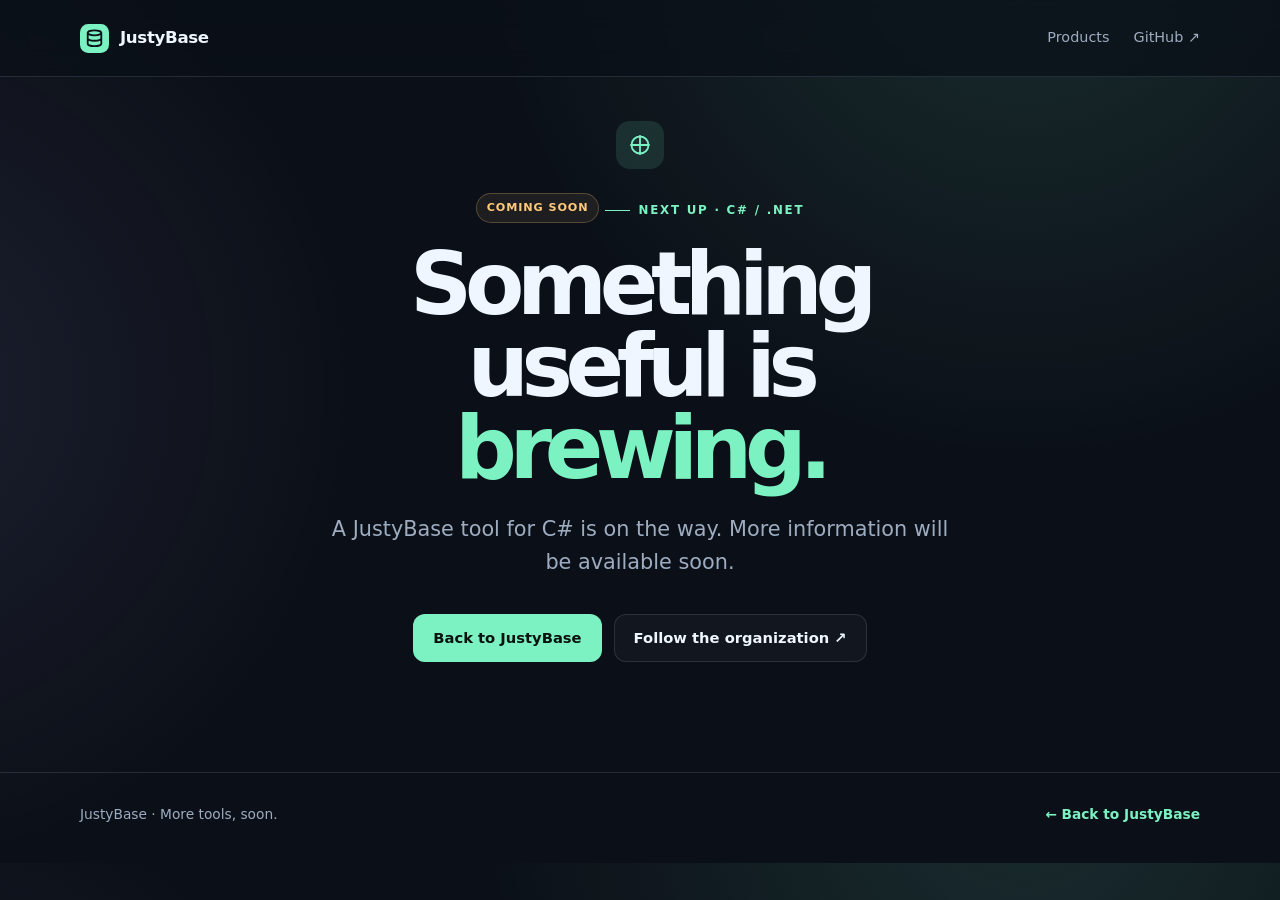
==== csharp-tool/index.html @ 40c48f4b "Add initial files for JustyBase landing pages and styling - Create README.md for project overview an" ====
<!doctype html>
<html lang="en">
  <head>
    <meta charset="utf-8">
    <meta name="viewport" content="width=device-width, initial-scale=1">
    <meta name="description" content="A future JustyBase tool for the C# and .NET ecosystem.">
    <title>C# tool — coming soon — JustyBase</title>
    <link rel="icon" type="image/svg+xml" href="../assets/img/favicon.svg">
    <link rel="stylesheet" href="../assets/css/style.css">
  </head>
  <body>
    <header class="site-header">
      <nav class="nav" aria-label="Main navigation">
        <a class="brand" href="../"><img src="../assets/img/justybase-mark.svg" alt="">JustyBase</a>
        <div class="nav-links">
          <a href="../#products">Products</a>
          <a href="https://github.com/justybase">GitHub ↗</a>
        </div>
      </nav>
    </header>

    <main class="container">
      <!-- TODO: uzupełnić po publikacji narzędzia C# -->
      <section class="coming-soon">
        <div class="card-icon" aria-hidden="true">
          <svg viewBox="0 0 24 24" fill="none" stroke="currentColor" stroke-width="1.8" stroke-linecap="round" stroke-linejoin="round"><path d="M12 3v18M3 12h18"></path><circle cx="12" cy="12" r="8.5"></circle></svg>
        </div>
        <span class="tag">Coming soon</span>
        <p class="eyebrow">Next up · C# / .NET</p>
        <h1>Something useful is <span class="accent">brewing.</span></h1>
        <p class="hero-copy">A JustyBase tool for C# is on the way. More information will be available soon.</p>
        <div class="button-row">
          <a class="button button-primary" href="../">Back to JustyBase</a>
          <a class="button button-secondary" href="https://github.com/justybase">Follow the organization ↗</a>
        </div>
      </section>
    </main>

    <footer class="site-footer">
      <div class="container footer-inner">
        <p>JustyBase · More tools, soon.</p>
        <a class="text-link" href="../">← Back to JustyBase</a>
      </div>
    </footer>
  </body>
</html>
---- assets/css/style.css ----
:root {
  --bg: #0b1018;
  --bg-soft: #101824;
  --panel: rgba(18, 27, 42, 0.82);
  --panel-solid: #121b2a;
  --line: rgba(178, 200, 224, 0.15);
  --text: #eff6ff;
  --muted: #9eacc0;
  --mint: #7cf2c2;
  --mint-soft: rgba(124, 242, 194, 0.12);
  --violet: #bca7ff;
  --amber: #ffca7a;
  --shadow: 0 24px 70px rgba(0, 0, 0, 0.3);
  --radius: 22px;
  color-scheme: dark;
}

* { box-sizing: border-box; }

html { scroll-behavior: smooth; }

body {
  margin: 0;
  min-width: 320px;
  color: var(--text);
  background:
    radial-gradient(circle at 80% -10%, rgba(124, 242, 194, 0.13), transparent 34rem),
    radial-gradient(circle at -10% 45%, rgba(188, 167, 255, 0.1), transparent 30rem),
    var(--bg);
  font-family: Inter, ui-sans-serif, system-ui, -apple-system, BlinkMacSystemFont, "Segoe UI", sans-serif;
  line-height: 1.6;
}

a { color: inherit; }

.site-header {
  position: relative;
  z-index: 1;
  border-bottom: 1px solid var(--line);
  background: rgba(11, 16, 24, 0.72);
  backdrop-filter: blur(14px);
}

.nav, .container {
  width: min(1120px, calc(100% - 40px));
  margin: 0 auto;
}

.nav {
  display: flex;
  min-height: 76px;
  align-items: center;
  justify-content: space-between;
  gap: 24px;
}

.brand {
  display: inline-flex;
  align-items: center;
  gap: 11px;
  color: var(--text);
  font-size: 1.04rem;
  font-weight: 760;
  letter-spacing: -0.02em;
  text-decoration: none;
}

.brand img { width: 29px; height: 29px; }

.nav-links {
  display: flex;
  align-items: center;
  gap: 24px;
  color: var(--muted);
  font-size: 0.9rem;
}

.nav-links a { text-decoration: none; }
.nav-links a:hover, .text-link:hover { color: var(--mint); }

.hero { padding: 102px 0 86px; }

.eyebrow {
  display: inline-flex;
  align-items: center;
  gap: 9px;
  margin: 0 0 22px;
  color: var(--mint);
  font-size: 0.74rem;
  font-weight: 800;
  letter-spacing: 0.15em;
  text-transform: uppercase;
}

.eyebrow::before {
  width: 25px;
  height: 1px;
  background: currentColor;
  content: "";
}

h1, h2, h3, p { margin-top: 0; }

h1 {
  max-width: 820px;
  margin-bottom: 24px;
  font-size: clamp(3.2rem, 8vw, 6.8rem);
  font-weight: 760;
  letter-spacing: -0.085em;
  line-height: 0.95;
}

h1 .accent { color: var(--mint); }

.hero-copy {
  max-width: 620px;
  margin-bottom: 34px;
  color: var(--muted);
  font-size: clamp(1.08rem, 2vw, 1.3rem);
}

.button-row { display: flex; flex-wrap: wrap; gap: 12px; }

.button {
  display: inline-flex;
  min-height: 48px;
  align-items: center;
  justify-content: center;
  padding: 0 19px;
  border: 1px solid transparent;
  border-radius: 12px;
  font-size: 0.92rem;
  font-weight: 750;
  text-decoration: none;
  transition: transform 160ms ease, border-color 160ms ease, background 160ms ease;
}

.button:hover { transform: translateY(-2px); }
.button-primary { color: #09120f; background: var(--mint); }
.button-secondary { border-color: var(--line); background: rgba(255,255,255,0.03); }
.button-secondary:hover { border-color: rgba(124, 242, 194, 0.55); background: var(--mint-soft); }

.section { padding: 34px 0 98px; }
.section-heading { display: flex; align-items: end; justify-content: space-between; gap: 20px; margin-bottom: 26px; }
.section-heading h2 { margin-bottom: 0; font-size: clamp(1.8rem, 4vw, 2.6rem); letter-spacing: -0.05em; }
.section-heading p { max-width: 410px; margin-bottom: 2px; color: var(--muted); }

.product-grid, .feature-grid { display: grid; grid-template-columns: repeat(2, minmax(0, 1fr)); gap: 18px; }

.card {
  position: relative;
  display: flex;
  flex-direction: column;
  min-height: 330px;
  padding: 28px;
  overflow: hidden;
  border: 1px solid var(--line);
  border-radius: var(--radius);
  background: linear-gradient(145deg, rgba(25, 37, 55, 0.88), var(--panel));
  box-shadow: var(--shadow);
}

.card::after {
  position: absolute;
  top: -110px;
  right: -90px;
  width: 230px;
  height: 230px;
  border: 1px solid rgba(124, 242, 194, 0.14);
  border-radius: 50%;
  box-shadow: 0 0 0 20px rgba(124, 242, 194, 0.025), 0 0 0 45px rgba(124, 242, 194, 0.02);
  content: "";
}

.card-violet::after { border-color: rgba(188, 167, 255, 0.18); }
.card-icon { position: relative; z-index: 1; display: grid; width: 48px; height: 48px; place-items: center; margin-bottom: 28px; border-radius: 14px; background: var(--mint-soft); color: var(--mint); }
.card-violet .card-icon { color: var(--violet); background: rgba(188, 167, 255, 0.12); }
.card-icon svg { width: 24px; height: 24px; }
.card h3 { position: relative; z-index: 1; max-width: 330px; margin-bottom: 10px; font-size: 1.35rem; letter-spacing: -0.035em; }
.card p { position: relative; z-index: 1; max-width: 430px; margin-bottom: 24px; color: var(--muted); }
.card-link { position: relative; z-index: 1; display: inline-flex; align-items: center; gap: 8px; margin-top: auto; color: var(--mint); font-size: 0.9rem; font-weight: 750; text-decoration: none; }
.card-link::after { content: "↗"; font-size: 1.1em; }
.card-violet .card-link { color: var(--violet); }

.tag { display: inline-flex; width: fit-content; margin-bottom: 20px; padding: 5px 10px; border: 1px solid rgba(255, 202, 122, 0.25); border-radius: 999px; color: var(--amber); background: rgba(255, 202, 122, 0.08); font-size: 0.7rem; font-weight: 800; letter-spacing: 0.08em; text-transform: uppercase; }

.page-hero { padding: 76px 0 54px; }
.page-hero h1 { max-width: 780px; font-size: clamp(2.8rem, 7vw, 5.6rem); }
.page-hero .hero-copy { max-width: 700px; }
.breadcrumb { display: inline-flex; margin-bottom: 28px; color: var(--muted); font-size: 0.88rem; text-decoration: none; }
.breadcrumb:hover { color: var(--mint); }

.split-grid { display: grid; grid-template-columns: 1.04fr 0.96fr; gap: 18px; align-items: start; }
.panel { padding: 29px; border: 1px solid var(--line); border-radius: var(--radius); background: var(--panel); box-shadow: var(--shadow); }
.panel h2 { margin-bottom: 10px; font-size: 1.45rem; letter-spacing: -0.04em; }
.panel > p { color: var(--muted); }
.panel + .panel { margin-top: 18px; }
.panel-accent { border-color: rgba(124, 242, 194, 0.26); background: linear-gradient(145deg, rgba(124, 242, 194, 0.09), var(--panel)); }

.feature-list, .steps { display: grid; gap: 13px; margin: 22px 0 0; padding: 0; list-style: none; }
.feature-list li { display: flex; gap: 11px; color: var(--muted); }
.feature-list li::before { flex: 0 0 auto; width: 8px; height: 8px; margin-top: 9px; border-radius: 50%; background: var(--mint); content: ""; }
.steps { counter-reset: steps; }
.steps li { display: grid; grid-template-columns: 29px 1fr; gap: 10px; align-items: start; color: var(--muted); }
.steps li::before { display: grid; width: 27px; height: 27px; place-items: center; border-radius: 50%; color: var(--bg); background: var(--mint); content: counter(steps); counter-increment: steps; font-size: .78rem; font-weight: 850; }
.notice { margin-top: 21px; padding: 13px 15px; border-left: 2px solid var(--amber); color: var(--muted); background: rgba(255, 202, 122, 0.06); font-size: .88rem; }
.text-link { color: var(--mint); font-weight: 700; text-decoration: none; }
.meta { display: flex; flex-wrap: wrap; gap: 8px; margin: 20px 0 0; }
.meta span { padding: 6px 10px; border: 1px solid var(--line); border-radius: 8px; color: var(--muted); font-size: .76rem; }

.screenshots { display: grid; grid-template-columns: repeat(2, minmax(0, 1fr)); gap: 18px; }
.screenshot { margin: 0; overflow: hidden; border: 1px solid var(--line); border-radius: 16px; background: var(--panel-solid); }
.screenshot img { display: block; width: 100%; aspect-ratio: 16 / 9; object-fit: cover; }
.screenshot figcaption { padding: 11px 14px 13px; color: var(--muted); font-size: .82rem; }

.site-footer { margin-top: 30px; padding: 30px 0 38px; border-top: 1px solid var(--line); color: var(--muted); font-size: .86rem; }
.footer-inner { display: flex; flex-wrap: wrap; align-items: center; justify-content: space-between; gap: 12px; }
.footer-inner p { margin: 0; }

.coming-soon { max-width: 680px; margin: 44px auto 110px; text-align: center; }
.coming-soon .card-icon { margin: 0 auto 24px; }
.coming-soon h1 { margin-right: auto; margin-left: auto; font-size: clamp(2.8rem, 7vw, 5.4rem); }
.coming-soon .hero-copy { margin-right: auto; margin-left: auto; }
.coming-soon .button-row { justify-content: center; }

@media (max-width: 760px) {
  .nav, .container { width: min(100% - 28px, 1120px); }
  .nav { min-height: 68px; }
  .nav-links { gap: 13px; font-size: .78rem; }
  .hero { padding: 72px 0 58px; }
  .section { padding-bottom: 68px; }
  .product-grid, .feature-grid, .split-grid, .screenshots { grid-template-columns: 1fr; }
  .section-heading { display: block; }
  .section-heading p { margin-top: 10px; }
  .card { min-height: 290px; }
  .page-hero { padding-top: 48px; }
}

@media (max-width: 430px) {
  .nav-links a:first-child { display: none; }
  h1 { font-size: 3.35rem; }
  .button { width: 100%; }
  .panel, .card { padding: 22px; }
}
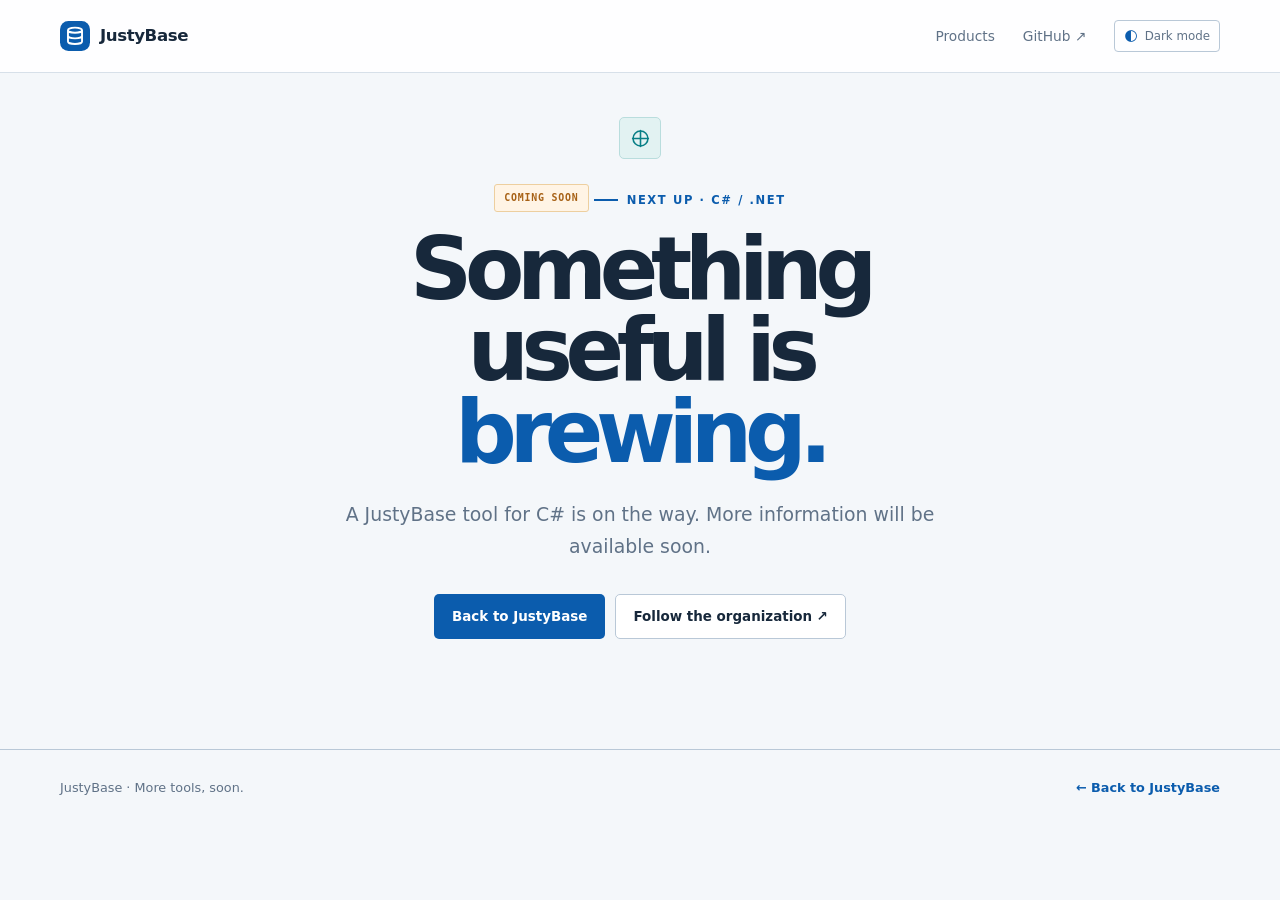
==== commit 8740f656: "feat: implement dark mode theme toggle and styles" ====
--- a/csharp-tool/index.html
+++ b/csharp-tool/index.html
@@ -7,6 +7,7 @@
     <title>C# tool — coming soon — JustyBase</title>
     <link rel="icon" type="image/svg+xml" href="../assets/img/favicon.svg">
     <link rel="stylesheet" href="../assets/css/style.css">
+    <script src="../assets/js/theme.js" defer></script>
   </head>
   <body>
     <header class="site-header">
@@ -15,6 +16,7 @@
         <div class="nav-links">
           <a href="../#products">Products</a>
           <a href="https://github.com/justybase">GitHub ↗</a>
+          <button class="theme-toggle" type="button" data-theme-toggle aria-pressed="false" aria-label="Switch to dark theme"><span data-theme-icon aria-hidden="true">◐</span><span data-theme-label>Dark mode</span></button>
         </div>
       </nav>
     </header>
--- a/assets/css/style.css
+++ b/assets/css/style.css
@@ -1,244 +1,259 @@
 :root {
-  --bg: #0b1018;
-  --bg-soft: #101824;
-  --panel: rgba(18, 27, 42, 0.82);
-  --panel-solid: #121b2a;
-  --line: rgba(178, 200, 224, 0.15);
-  --text: #eff6ff;
-  --muted: #9eacc0;
-  --mint: #7cf2c2;
-  --mint-soft: rgba(124, 242, 194, 0.12);
-  --violet: #bca7ff;
-  --amber: #ffca7a;
-  --shadow: 0 24px 70px rgba(0, 0, 0, 0.3);
-  --radius: 22px;
+  --bg: #f4f7fa;
+  --bg-deep: #e9eff5;
+  --surface: #ffffff;
+  --surface-blue: #f0f5fa;
+  --ink: #17283b;
+  --muted: #607287;
+  --faint: #8fa0b1;
+  --line: #d7e0e9;
+  --line-strong: #b9c8d7;
+  --blue: #0b5cad;
+  --blue-dark: #063d76;
+  --teal: #087f86;
+  --teal-soft: #e2f2f2;
+  --amber: #a76116;
+  --amber-soft: #fff4e5;
+  --shadow: 0 14px 34px rgba(24, 48, 75, 0.08);
+  --radius: 8px;
+  color-scheme: light;
+}
+
+html[data-theme="dark"] {
+  --bg: #101a25;
+  --bg-deep: #172635;
+  --surface: #172534;
+  --surface-blue: #1b3146;
+  --ink: #edf4fa;
+  --muted: #a7b8c8;
+  --faint: #7e95aa;
+  --line: #2b4052;
+  --line-strong: #3e5a70;
+  --blue: #82bff0;
+  --blue-dark: #0b3f70;
+  --teal: #6bd3d0;
+  --teal-soft: #193c40;
+  --amber: #f0bd78;
+  --amber-soft: #3c2e1e;
+  --shadow: 0 16px 38px rgba(0, 0, 0, .22);
   color-scheme: dark;
 }
 
 * { box-sizing: border-box; }
-
 html { scroll-behavior: smooth; }
-
 body {
+  min-width: 320px;
   margin: 0;
-  min-width: 320px;
-  color: var(--text);
-  background:
-    radial-gradient(circle at 80% -10%, rgba(124, 242, 194, 0.13), transparent 34rem),
-    radial-gradient(circle at -10% 45%, rgba(188, 167, 255, 0.1), transparent 30rem),
-    var(--bg);
+  color: var(--ink);
+  background: var(--bg);
   font-family: Inter, ui-sans-serif, system-ui, -apple-system, BlinkMacSystemFont, "Segoe UI", sans-serif;
   line-height: 1.6;
 }
-
 a { color: inherit; }
-
-.site-header {
-  position: relative;
-  z-index: 1;
-  border-bottom: 1px solid var(--line);
-  background: rgba(11, 16, 24, 0.72);
-  backdrop-filter: blur(14px);
-}
-
-.nav, .container {
-  width: min(1120px, calc(100% - 40px));
-  margin: 0 auto;
-}
-
-.nav {
-  display: flex;
-  min-height: 76px;
-  align-items: center;
-  justify-content: space-between;
-  gap: 24px;
-}
-
-.brand {
-  display: inline-flex;
-  align-items: center;
-  gap: 11px;
-  color: var(--text);
-  font-size: 1.04rem;
-  font-weight: 760;
-  letter-spacing: -0.02em;
-  text-decoration: none;
-}
-
-.brand img { width: 29px; height: 29px; }
-
-.nav-links {
-  display: flex;
-  align-items: center;
-  gap: 24px;
-  color: var(--muted);
-  font-size: 0.9rem;
-}
-
+code { font-family: "SFMono-Regular", Consolas, "Liberation Mono", monospace; }
+
+.container, .nav { width: min(1160px, calc(100% - 48px)); margin: 0 auto; }
+.utility-bar { color: #dce9f5; background: var(--blue-dark); font-family: "SFMono-Regular", Consolas, monospace; font-size: .68rem; letter-spacing: .08em; text-transform: uppercase; }
+.utility-inner { display: flex; min-height: 30px; align-items: center; justify-content: space-between; gap: 20px; }
+.utility-inner span:last-child { color: #9ebbd6; }
+.site-header { position: relative; z-index: 1; border-bottom: 1px solid var(--line); background: rgba(255, 255, 255, .94); }
+.nav { display: flex; min-height: 72px; align-items: center; justify-content: space-between; gap: 24px; }
+.brand { display: inline-flex; align-items: center; gap: 10px; color: var(--ink); font-size: 1.04rem; font-weight: 780; letter-spacing: -.025em; text-decoration: none; }
+.brand img { width: 30px; height: 30px; }
+.nav-links { display: flex; align-items: center; gap: 28px; color: var(--muted); font-size: .86rem; }
 .nav-links a { text-decoration: none; }
-.nav-links a:hover, .text-link:hover { color: var(--mint); }
-
-.hero { padding: 102px 0 86px; }
-
-.eyebrow {
-  display: inline-flex;
-  align-items: center;
-  gap: 9px;
-  margin: 0 0 22px;
-  color: var(--mint);
-  font-size: 0.74rem;
-  font-weight: 800;
-  letter-spacing: 0.15em;
-  text-transform: uppercase;
-}
-
-.eyebrow::before {
-  width: 25px;
-  height: 1px;
-  background: currentColor;
-  content: "";
-}
-
+.nav-links a:hover, .text-link:hover { color: var(--blue); }
+.theme-toggle { display: inline-flex; align-items: center; gap: 7px; padding: 6px 9px; border: 1px solid var(--line-strong); border-radius: 4px; color: var(--muted); background: transparent; cursor: pointer; font: inherit; font-size: .74rem; }
+.theme-toggle:hover { border-color: var(--blue); color: var(--blue); background: var(--surface-blue); }
+.theme-toggle [data-theme-icon] { color: var(--blue); font-size: .95rem; line-height: 1; }
+
+.hero { display: grid; grid-template-columns: minmax(0, 1.02fr) minmax(420px, .98fr); gap: 72px; align-items: center; padding-top: 96px; padding-bottom: 96px; }
+.hero-content { max-width: 650px; }
+.eyebrow { display: inline-flex; align-items: center; gap: 9px; margin: 0 0 20px; color: var(--blue); font-size: .72rem; font-weight: 800; letter-spacing: .14em; text-transform: uppercase; }
+.eyebrow::before { width: 24px; height: 2px; background: currentColor; content: ""; }
 h1, h2, h3, p { margin-top: 0; }
-
-h1 {
-  max-width: 820px;
-  margin-bottom: 24px;
-  font-size: clamp(3.2rem, 8vw, 6.8rem);
-  font-weight: 760;
-  letter-spacing: -0.085em;
-  line-height: 0.95;
-}
-
-h1 .accent { color: var(--mint); }
-
-.hero-copy {
-  max-width: 620px;
-  margin-bottom: 34px;
-  color: var(--muted);
-  font-size: clamp(1.08rem, 2vw, 1.3rem);
-}
-
-.button-row { display: flex; flex-wrap: wrap; gap: 12px; }
-
-.button {
-  display: inline-flex;
-  min-height: 48px;
-  align-items: center;
-  justify-content: center;
-  padding: 0 19px;
-  border: 1px solid transparent;
-  border-radius: 12px;
-  font-size: 0.92rem;
-  font-weight: 750;
-  text-decoration: none;
-  transition: transform 160ms ease, border-color 160ms ease, background 160ms ease;
-}
-
-.button:hover { transform: translateY(-2px); }
-.button-primary { color: #09120f; background: var(--mint); }
-.button-secondary { border-color: var(--line); background: rgba(255,255,255,0.03); }
-.button-secondary:hover { border-color: rgba(124, 242, 194, 0.55); background: var(--mint-soft); }
-
-.section { padding: 34px 0 98px; }
-.section-heading { display: flex; align-items: end; justify-content: space-between; gap: 20px; margin-bottom: 26px; }
-.section-heading h2 { margin-bottom: 0; font-size: clamp(1.8rem, 4vw, 2.6rem); letter-spacing: -0.05em; }
-.section-heading p { max-width: 410px; margin-bottom: 2px; color: var(--muted); }
-
-.product-grid, .feature-grid { display: grid; grid-template-columns: repeat(2, minmax(0, 1fr)); gap: 18px; }
-
-.card {
-  position: relative;
-  display: flex;
-  flex-direction: column;
-  min-height: 330px;
-  padding: 28px;
-  overflow: hidden;
-  border: 1px solid var(--line);
-  border-radius: var(--radius);
-  background: linear-gradient(145deg, rgba(25, 37, 55, 0.88), var(--panel));
-  box-shadow: var(--shadow);
-}
-
-.card::after {
-  position: absolute;
-  top: -110px;
-  right: -90px;
-  width: 230px;
-  height: 230px;
-  border: 1px solid rgba(124, 242, 194, 0.14);
-  border-radius: 50%;
-  box-shadow: 0 0 0 20px rgba(124, 242, 194, 0.025), 0 0 0 45px rgba(124, 242, 194, 0.02);
-  content: "";
-}
-
-.card-violet::after { border-color: rgba(188, 167, 255, 0.18); }
-.card-icon { position: relative; z-index: 1; display: grid; width: 48px; height: 48px; place-items: center; margin-bottom: 28px; border-radius: 14px; background: var(--mint-soft); color: var(--mint); }
-.card-violet .card-icon { color: var(--violet); background: rgba(188, 167, 255, 0.12); }
-.card-icon svg { width: 24px; height: 24px; }
-.card h3 { position: relative; z-index: 1; max-width: 330px; margin-bottom: 10px; font-size: 1.35rem; letter-spacing: -0.035em; }
-.card p { position: relative; z-index: 1; max-width: 430px; margin-bottom: 24px; color: var(--muted); }
-.card-link { position: relative; z-index: 1; display: inline-flex; align-items: center; gap: 8px; margin-top: auto; color: var(--mint); font-size: 0.9rem; font-weight: 750; text-decoration: none; }
+h1 { max-width: 700px; margin-bottom: 25px; font-size: clamp(3.3rem, 7vw, 6.8rem); font-weight: 760; letter-spacing: -.085em; line-height: .94; }
+h1 .accent { color: var(--blue); }
+.hero-copy { max-width: 600px; margin-bottom: 32px; color: var(--muted); font-size: clamp(1.03rem, 1.6vw, 1.18rem); line-height: 1.7; }
+.button-row { display: flex; flex-wrap: wrap; gap: 10px; }
+.button { display: inline-flex; min-height: 45px; align-items: center; justify-content: center; padding: 0 17px; border: 1px solid transparent; border-radius: 5px; font-size: .84rem; font-weight: 760; text-decoration: none; transition: background 150ms ease, border-color 150ms ease, color 150ms ease, transform 150ms ease; }
+.button:hover { transform: translateY(-1px); }
+.button-primary { color: #fff; background: var(--blue); }
+.button-primary:hover { background: var(--blue-dark); }
+.button-secondary { border-color: var(--line-strong); color: var(--ink); background: var(--surface); }
+.button-secondary:hover { border-color: var(--blue); color: var(--blue); background: var(--surface-blue); }
+.hero-facts { display: flex; flex-wrap: wrap; gap: 20px; margin-top: 50px; padding-top: 16px; border-top: 1px solid var(--line); color: var(--muted); font-family: "SFMono-Regular", Consolas, monospace; font-size: .69rem; text-transform: uppercase; }
+.hero-facts span { display: inline-flex; align-items: center; gap: 8px; }
+.hero-facts strong { color: var(--blue); font-size: .72rem; }
+
+.query-preview { padding: 20px 20px 14px; border: 1px solid var(--line-strong); border-radius: 6px; background: var(--surface); box-shadow: var(--shadow); font-family: "SFMono-Regular", Consolas, monospace; font-size: .72rem; }
+.preview-toolbar, .preview-caption, .preview-footer { display: flex; align-items: center; justify-content: space-between; gap: 12px; color: var(--faint); font-size: .64rem; letter-spacing: .06em; text-transform: uppercase; }
+.preview-toolbar { padding-bottom: 17px; border-bottom: 1px solid var(--line); }
+.live-dot { width: 7px; height: 7px; margin-right: auto; border-radius: 50%; background: var(--teal); box-shadow: 0 0 0 3px var(--teal-soft); }
+.preview-state { color: var(--teal); font-weight: 700; }
+.preview-query { display: grid; grid-template-columns: 30px 1fr; gap: 10px; padding-top: 14px; color: var(--ink); }
+.query-line-number { color: var(--faint); }
+.preview-query b { color: var(--blue); font-weight: 700; }
+.preview-query em { color: var(--teal); font-style: normal; }
+.preview-divider { height: 1px; margin: 21px 0 14px; background: var(--line); }
+.preview-caption { color: var(--muted); }
+.data-table { margin-top: 10px; border: 1px solid var(--line); }
+.data-row { display: grid; grid-template-columns: .95fr 1.35fr .55fr; gap: 10px; padding: 9px 10px; border-top: 1px solid var(--line); color: var(--ink); font-size: .67rem; }
+.data-row:first-child { border-top: 0; }
+.data-head { color: var(--faint); background: var(--surface-blue); font-size: .59rem; font-weight: 700; letter-spacing: .07em; }
+.data-row span:last-child { text-align: right; }
+.preview-footer { padding-top: 14px; color: var(--blue); }
+.preview-cursor { color: var(--teal); }
+
+.section { padding-bottom: 96px; }
+.section-heading { display: flex; align-items: end; justify-content: space-between; gap: 28px; margin-bottom: 25px; padding-bottom: 18px; border-bottom: 1px solid var(--line-strong); }
+.section-heading h2, .approach-grid h2 { margin-bottom: 0; font-size: clamp(1.75rem, 3vw, 2.55rem); letter-spacing: -.055em; line-height: 1.06; }
+.section-heading > p { max-width: 400px; margin-bottom: 0; color: var(--muted); font-size: .92rem; }
+.section-index { margin-bottom: 9px; color: var(--blue); font-family: "SFMono-Regular", Consolas, monospace; font-size: .66rem; font-weight: 700; letter-spacing: .1em; }
+.product-grid, .feature-grid { display: grid; grid-template-columns: repeat(2, minmax(0, 1fr)); gap: 16px; }
+.card { position: relative; display: flex; flex-direction: column; min-height: 325px; padding: 25px; overflow: hidden; border: 1px solid var(--line-strong); border-radius: var(--radius); background: var(--surface); box-shadow: var(--shadow); }
+.card::after { position: absolute; right: -48px; bottom: -64px; width: 180px; height: 180px; border: 1px solid rgba(11, 92, 173, .13); border-radius: 50%; box-shadow: 0 0 0 17px rgba(11, 92, 173, .025), 0 0 0 39px rgba(11, 92, 173, .018); content: ""; }
+.card-violet::after { border-color: rgba(8, 127, 134, .18); }
+.card-topline { position: relative; z-index: 1; display: flex; justify-content: space-between; margin-bottom: 27px; color: var(--faint); font-family: "SFMono-Regular", Consolas, monospace; font-size: .62rem; font-weight: 700; letter-spacing: .08em; }
+.card-topline span:first-child { color: var(--teal); }
+.card-violet .card-topline span:first-child { color: var(--amber); }
+.card-icon { position: relative; z-index: 1; display: grid; width: 42px; height: 42px; place-items: center; margin-bottom: 19px; border: 1px solid #b9dddd; border-radius: 5px; color: var(--teal); background: var(--teal-soft); }
+.card-violet .card-icon { border-color: #f1d4ad; color: var(--amber); background: var(--amber-soft); }
+.card-icon svg { width: 21px; height: 21px; }
+.card h3 { position: relative; z-index: 1; max-width: 380px; margin-bottom: 8px; font-size: 1.27rem; letter-spacing: -.035em; }
+.card p { position: relative; z-index: 1; max-width: 460px; margin-bottom: 18px; color: var(--muted); font-size: .92rem; }
+.card-meta { position: relative; z-index: 1; display: flex; flex-wrap: wrap; gap: 6px; margin-bottom: 20px; }
+.card-meta span, .meta span { padding: 5px 8px; border: 1px solid var(--line); border-radius: 3px; color: var(--muted); font-family: "SFMono-Regular", Consolas, monospace; font-size: .61rem; letter-spacing: .05em; }
+.card-link { position: relative; z-index: 1; display: inline-flex; align-items: center; gap: 8px; margin-top: auto; color: var(--blue); font-size: .82rem; font-weight: 780; text-decoration: none; }
 .card-link::after { content: "↗"; font-size: 1.1em; }
-.card-violet .card-link { color: var(--violet); }
-
-.tag { display: inline-flex; width: fit-content; margin-bottom: 20px; padding: 5px 10px; border: 1px solid rgba(255, 202, 122, 0.25); border-radius: 999px; color: var(--amber); background: rgba(255, 202, 122, 0.08); font-size: 0.7rem; font-weight: 800; letter-spacing: 0.08em; text-transform: uppercase; }
-
-.page-hero { padding: 76px 0 54px; }
-.page-hero h1 { max-width: 780px; font-size: clamp(2.8rem, 7vw, 5.6rem); }
+.card-violet .card-link { color: var(--teal); }
+.tag { display: inline-flex; width: fit-content; margin-bottom: 16px; padding: 5px 9px; border: 1px solid #edcf9f; border-radius: 3px; color: var(--amber); background: var(--amber-soft); font-family: "SFMono-Regular", Consolas, monospace; font-size: .62rem; font-weight: 800; letter-spacing: .08em; text-transform: uppercase; }
+
+.section-approach { padding-top: 20px; }
+.approach-grid { display: grid; grid-template-columns: .9fr 1.1fr; gap: 72px; padding: 31px 0; border-top: 1px solid var(--line-strong); border-bottom: 1px solid var(--line-strong); }
+.approach-copy > p { max-width: 570px; margin-bottom: 24px; color: var(--muted); font-size: 1.05rem; }
+.principles { display: grid; gap: 11px; color: var(--muted); font-family: "SFMono-Regular", Consolas, monospace; font-size: .72rem; }
+.principles span { padding-top: 11px; border-top: 1px solid var(--line); }
+.principles b { color: var(--ink); }
+
+.page-hero { padding-top: 66px; padding-bottom: 50px; }
+.page-hero h1 { max-width: 780px; font-size: clamp(2.8rem, 6vw, 5.6rem); }
 .page-hero .hero-copy { max-width: 700px; }
-.breadcrumb { display: inline-flex; margin-bottom: 28px; color: var(--muted); font-size: 0.88rem; text-decoration: none; }
-.breadcrumb:hover { color: var(--mint); }
-
-.split-grid { display: grid; grid-template-columns: 1.04fr 0.96fr; gap: 18px; align-items: start; }
-.panel { padding: 29px; border: 1px solid var(--line); border-radius: var(--radius); background: var(--panel); box-shadow: var(--shadow); }
-.panel h2 { margin-bottom: 10px; font-size: 1.45rem; letter-spacing: -0.04em; }
-.panel > p { color: var(--muted); }
-.panel + .panel { margin-top: 18px; }
-.panel-accent { border-color: rgba(124, 242, 194, 0.26); background: linear-gradient(145deg, rgba(124, 242, 194, 0.09), var(--panel)); }
-
-.feature-list, .steps { display: grid; gap: 13px; margin: 22px 0 0; padding: 0; list-style: none; }
-.feature-list li { display: flex; gap: 11px; color: var(--muted); }
-.feature-list li::before { flex: 0 0 auto; width: 8px; height: 8px; margin-top: 9px; border-radius: 50%; background: var(--mint); content: ""; }
+.breadcrumb { display: inline-flex; margin-bottom: 27px; color: var(--muted); font-size: .82rem; text-decoration: none; }
+.breadcrumb:hover { color: var(--blue); }
+.split-grid { display: grid; grid-template-columns: 1.04fr .96fr; gap: 16px; align-items: start; }
+.panel { padding: 26px; border: 1px solid var(--line-strong); border-radius: var(--radius); background: var(--surface); box-shadow: var(--shadow); }
+.panel h2 { margin-bottom: 9px; font-size: 1.35rem; letter-spacing: -.04em; }
+.panel > p { color: var(--muted); font-size: .92rem; }
+.panel + .panel { margin-top: 16px; }
+.panel-accent { border-color: #a9c9e7; background: var(--surface-blue); box-shadow: none; }
+.feature-list, .steps { display: grid; gap: 12px; margin: 21px 0 0; padding: 0; list-style: none; }
+.feature-list li { display: flex; gap: 11px; color: var(--muted); font-size: .9rem; }
+.feature-list li::before { flex: 0 0 auto; width: 7px; height: 7px; margin-top: 9px; border-radius: 50%; background: var(--teal); content: ""; }
 .steps { counter-reset: steps; }
-.steps li { display: grid; grid-template-columns: 29px 1fr; gap: 10px; align-items: start; color: var(--muted); }
-.steps li::before { display: grid; width: 27px; height: 27px; place-items: center; border-radius: 50%; color: var(--bg); background: var(--mint); content: counter(steps); counter-increment: steps; font-size: .78rem; font-weight: 850; }
-.notice { margin-top: 21px; padding: 13px 15px; border-left: 2px solid var(--amber); color: var(--muted); background: rgba(255, 202, 122, 0.06); font-size: .88rem; }
-.text-link { color: var(--mint); font-weight: 700; text-decoration: none; }
-.meta { display: flex; flex-wrap: wrap; gap: 8px; margin: 20px 0 0; }
-.meta span { padding: 6px 10px; border: 1px solid var(--line); border-radius: 8px; color: var(--muted); font-size: .76rem; }
-
-.screenshots { display: grid; grid-template-columns: repeat(2, minmax(0, 1fr)); gap: 18px; }
-.screenshot { margin: 0; overflow: hidden; border: 1px solid var(--line); border-radius: 16px; background: var(--panel-solid); }
+.steps li { display: grid; grid-template-columns: 27px 1fr; gap: 10px; align-items: start; color: var(--muted); font-size: .9rem; }
+.steps li::before { display: grid; width: 25px; height: 25px; place-items: center; border-radius: 3px; color: #fff; background: var(--blue); content: counter(steps); counter-increment: steps; font-size: .7rem; font-weight: 850; }
+.notice { margin-top: 19px; padding: 12px 14px; border-left: 2px solid var(--amber); color: var(--muted); background: var(--amber-soft); font-size: .82rem; }
+.text-link { color: var(--blue); font-weight: 700; text-decoration: none; }
+.meta { display: flex; flex-wrap: wrap; gap: 7px; margin: 19px 0 0; }
+.screenshots { display: grid; grid-template-columns: repeat(2, minmax(0, 1fr)); gap: 16px; }
+.screenshot { margin: 0; overflow: hidden; border: 1px solid var(--line-strong); border-radius: 6px; background: var(--surface); }
 .screenshot img { display: block; width: 100%; aspect-ratio: 16 / 9; object-fit: cover; }
-.screenshot figcaption { padding: 11px 14px 13px; color: var(--muted); font-size: .82rem; }
-
-.site-footer { margin-top: 30px; padding: 30px 0 38px; border-top: 1px solid var(--line); color: var(--muted); font-size: .86rem; }
+.screenshot figcaption { padding: 10px 13px 12px; color: var(--muted); font-size: .78rem; }
+.site-footer { margin-top: 12px; padding: 28px 0 36px; border-top: 1px solid var(--line-strong); color: var(--muted); font-size: .8rem; }
 .footer-inner { display: flex; flex-wrap: wrap; align-items: center; justify-content: space-between; gap: 12px; }
 .footer-inner p { margin: 0; }
-
 .coming-soon { max-width: 680px; margin: 44px auto 110px; text-align: center; }
 .coming-soon .card-icon { margin: 0 auto 24px; }
 .coming-soon h1 { margin-right: auto; margin-left: auto; font-size: clamp(2.8rem, 7vw, 5.4rem); }
 .coming-soon .hero-copy { margin-right: auto; margin-left: auto; }
 .coming-soon .button-row { justify-content: center; }
 
+.support-model { border: 1px solid var(--line-strong); background: var(--surface); box-shadow: var(--shadow); }
+.support-heading { display: grid; grid-template-columns: .9fr 1.1fr; gap: 28px; align-items: end; padding: 24px 26px; border-bottom: 1px solid var(--line); }
+.support-heading .section-index { margin: 0; }
+.support-heading h2 { max-width: 560px; margin: 0; font-size: clamp(1.55rem, 3vw, 2.3rem); letter-spacing: -.055em; line-height: 1.08; }
+.support-columns { display: grid; grid-template-columns: 1fr 1fr; }
+.support-block { min-height: 260px; padding: 25px 26px; }
+.support-block + .support-block { border-left: 1px solid var(--line); }
+.support-core { background: var(--surface-blue); }
+.support-label, .install-card-label, .install-number { color: var(--faint); font-family: "SFMono-Regular", Consolas, monospace; font-size: .62rem; font-weight: 800; letter-spacing: .09em; }
+.support-label { display: flex; align-items: center; gap: 8px; margin-bottom: 25px; }
+.support-core .support-label { color: var(--blue); }
+.support-optional .support-label { color: var(--teal); }
+.status-dot { width: 7px; height: 7px; border-radius: 50%; background: currentColor; }
+.support-block h3 { margin-bottom: 9px; font-size: 1.25rem; letter-spacing: -.035em; }
+.support-block p { max-width: 470px; margin-bottom: 20px; color: var(--muted); font-size: .9rem; }
+.support-tags, .database-list { display: flex; flex-wrap: wrap; gap: 6px; }
+.support-tags span, .database-list span { padding: 5px 8px; border: 1px solid var(--line-strong); border-radius: 3px; color: var(--muted); font-family: "SFMono-Regular", Consolas, monospace; font-size: .59rem; letter-spacing: .04em; }
+.support-note { padding: 14px 18px; border-top: 1px solid var(--line); color: var(--muted); background: var(--amber-soft); font-size: .82rem; }
+.support-note strong { color: var(--amber); }
+.install-grid { display: grid; grid-template-columns: .86fr 1.1fr 1.04fr; gap: 14px; align-items: stretch; }
+.install-card { position: relative; padding: 24px; border: 1px solid var(--line-strong); border-radius: var(--radius); background: var(--surface); box-shadow: var(--shadow); }
+.install-required { border-color: #9dbfe1; background: var(--surface-blue); }
+.install-number { margin-bottom: 26px; color: var(--blue); font-size: .8rem; }
+.install-card-label { margin-bottom: 8px; }
+.install-required .install-card-label { color: var(--blue); }
+.install-card h3 { margin-bottom: 9px; font-size: 1.28rem; letter-spacing: -.04em; }
+.install-card > p { margin-bottom: 20px; color: var(--muted); font-size: .87rem; }
+.install-card .button { width: 100%; margin-top: 6px; white-space: normal; line-height: 1.3; text-align: center; }
+.package-list { display: grid; gap: 0; margin-top: 18px; border-top: 1px solid var(--line); }
+.package-row { display: flex; align-items: center; justify-content: space-between; gap: 15px; padding: 10px 0; border-bottom: 1px solid var(--line); color: var(--blue); font-size: .76rem; text-decoration: none; }
+.package-row:hover, .platform-links a:hover { color: var(--teal); }
+.package-row b { display: block; color: var(--ink); font-size: .82rem; }
+.package-row small { display: block; margin-top: 1px; color: var(--faint); font-family: "SFMono-Regular", Consolas, monospace; font-size: .59rem; }
+.platform-pack { margin-top: 18px; padding-top: 14px; border-top: 1px solid var(--line); }
+.platform-pack-title { display: flex; align-items: baseline; justify-content: space-between; gap: 12px; margin-bottom: 9px; }
+.platform-pack-title b { font-size: .9rem; }
+.platform-pack-title span { color: var(--faint); font-family: "SFMono-Regular", Consolas, monospace; font-size: .59rem; }
+.platform-links { display: flex; flex-wrap: wrap; gap: 7px 13px; }
+.platform-links a { color: var(--blue); font-size: .73rem; font-weight: 700; text-decoration: none; }
+.install-platforms .notice { margin-top: 18px; font-size: .74rem; }
+.install-steps { display: grid; grid-template-columns: repeat(3, 1fr); gap: 14px; margin-top: 17px; }
+.install-steps > div { display: flex; align-items: flex-start; gap: 10px; padding-top: 13px; border-top: 1px solid var(--line-strong); }
+.install-steps span { display: grid; width: 23px; height: 23px; flex: 0 0 auto; place-items: center; border-radius: 3px; color: #fff; background: var(--blue); font-family: "SFMono-Regular", Consolas, monospace; font-size: .67rem; font-weight: 800; }
+.install-steps p { margin: 0; color: var(--muted); font-size: .78rem; line-height: 1.45; }
+.release-status { margin: 18px 0 0; color: var(--faint); font-family: "SFMono-Regular", Consolas, monospace; font-size: .65rem; }
+
+html[data-theme="dark"] .site-header { background: rgba(16, 26, 37, .94); }
+html[data-theme="dark"] .utility-bar { color: #d9e9f6; background: #092846; }
+html[data-theme="dark"] .utility-inner span:last-child { color: #a9c5dc; }
+html[data-theme="dark"] .button-primary { color: #09233a; }
+html[data-theme="dark"] .button-primary:hover { color: #061a2b; background: #a0d1f6; }
+
+@media (max-width: 850px) {
+  .hero { grid-template-columns: 1fr; gap: 46px; }
+  .query-preview { max-width: 650px; }
+  .approach-grid { gap: 35px; }
+  .install-grid { grid-template-columns: 1fr 1fr; }
+  .install-platforms { grid-column: 1 / -1; }
+}
 @media (max-width: 760px) {
-  .nav, .container { width: min(100% - 28px, 1120px); }
-  .nav { min-height: 68px; }
-  .nav-links { gap: 13px; font-size: .78rem; }
-  .hero { padding: 72px 0 58px; }
-  .section { padding-bottom: 68px; }
-  .product-grid, .feature-grid, .split-grid, .screenshots { grid-template-columns: 1fr; }
+  .container, .nav { width: min(100% - 32px, 1160px); }
+  .utility-inner { min-height: 28px; font-size: .58rem; }
+  .utility-inner span:last-child { display: none; }
+  .nav { min-height: 66px; }
+  .nav-links { gap: 14px; font-size: .75rem; }
+  .hero { padding-top: 65px; padding-bottom: 68px; }
+  h1 { font-size: 3.55rem; }
+  .section { padding-bottom: 70px; }
+  .product-grid, .feature-grid, .split-grid, .screenshots, .approach-grid { grid-template-columns: 1fr; }
+  .support-heading, .support-columns { grid-template-columns: 1fr; }
+  .support-block + .support-block { border-top: 1px solid var(--line); border-left: 0; }
+  .install-grid, .install-steps { grid-template-columns: 1fr; }
+  .install-platforms { grid-column: auto; }
   .section-heading { display: block; }
-  .section-heading p { margin-top: 10px; }
+  .section-heading > p { margin-top: 13px; }
   .card { min-height: 290px; }
   .page-hero { padding-top: 48px; }
 }
-
 @media (max-width: 430px) {
-  .nav-links a:first-child { display: none; }
-  h1 { font-size: 3.35rem; }
+  .nav-links a:first-child, .nav-links a:nth-child(2) { display: none; }
+  h1 { font-size: 3.2rem; }
   .button { width: 100%; }
-  .panel, .card { padding: 22px; }
-}
+  .panel, .card, .query-preview { padding: 20px; }
+  .hero-facts { display: grid; gap: 10px; }
+  .data-row { grid-template-columns: .85fr 1.25fr .55fr; gap: 5px; font-size: .59rem; }
+  .support-heading, .support-block { padding: 20px; }
+  .theme-toggle [data-theme-label] { display: none; }
+}
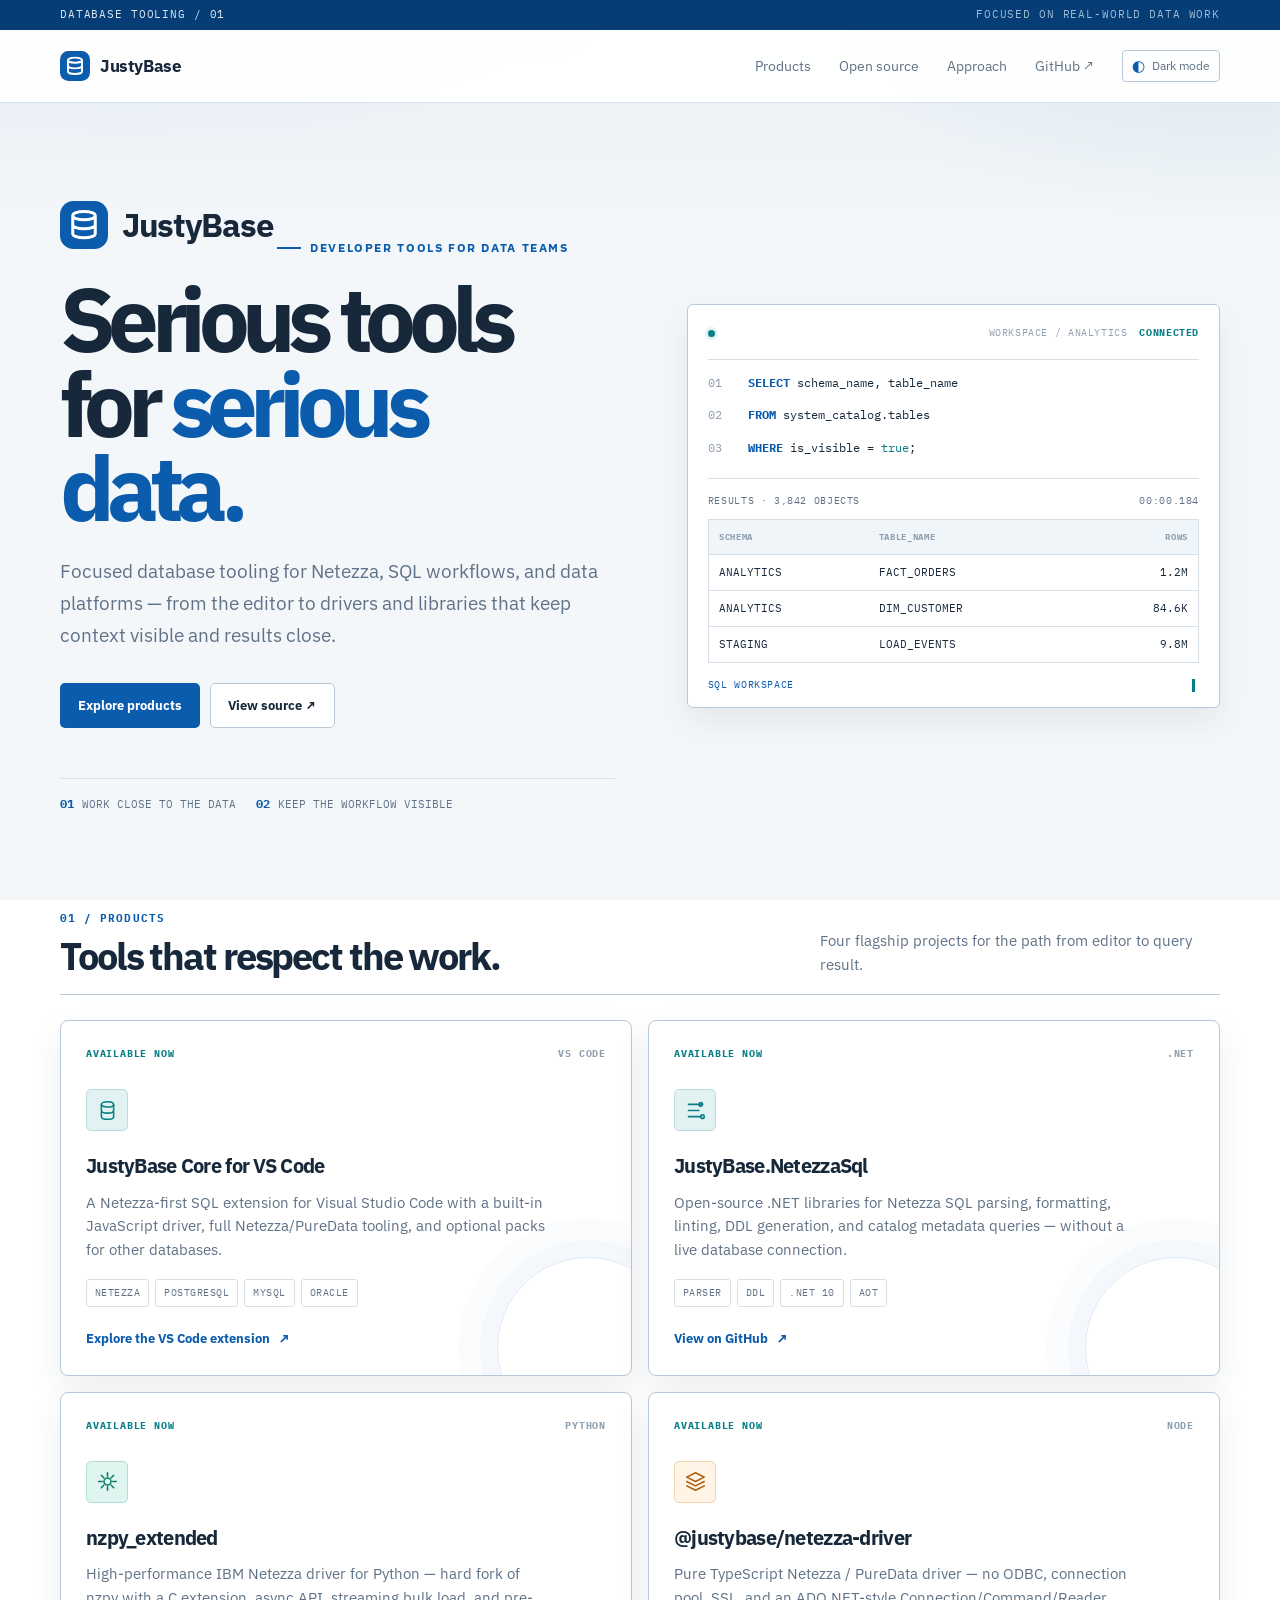
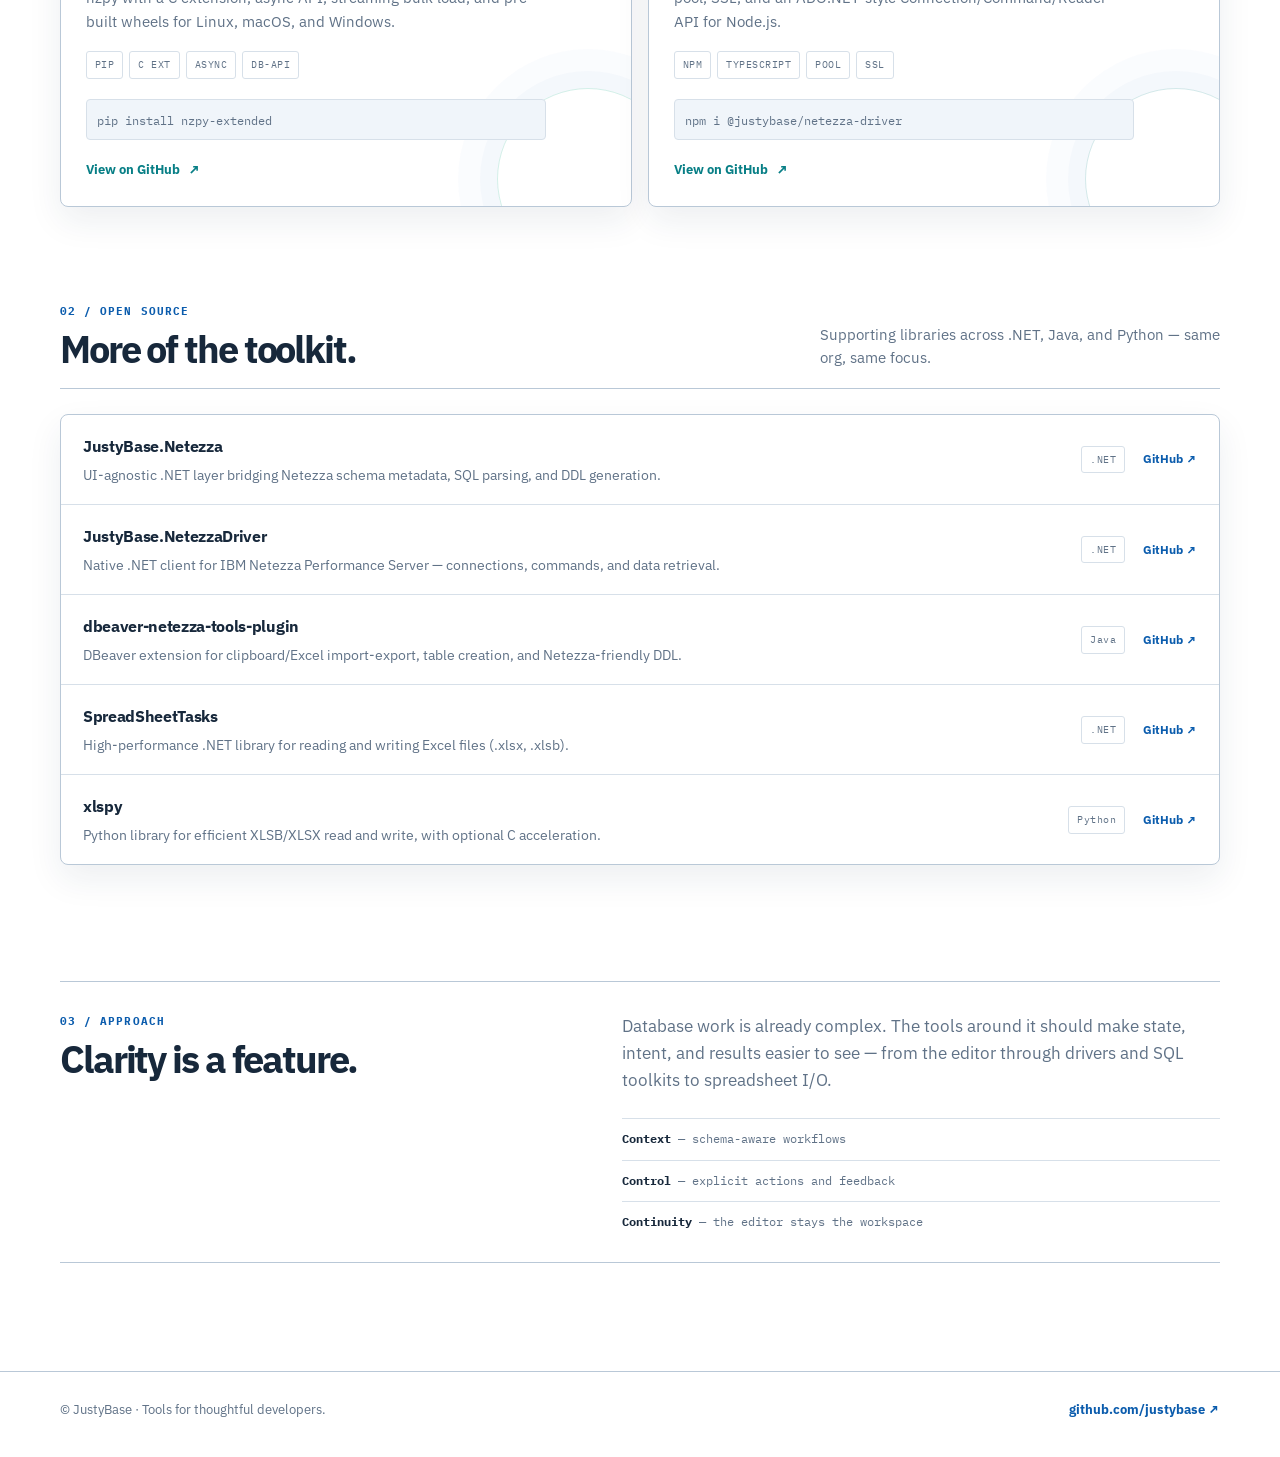
==== commit 2e52ea2b: "feat: update homepage and product descriptions, remove C# tool placeholder - Revise homepage meta de" ====
--- a/csharp-tool/index.html
+++ b/csharp-tool/index.html
@@ -3,46 +3,27 @@
   <head>
     <meta charset="utf-8">
     <meta name="viewport" content="width=device-width, initial-scale=1">
-    <meta name="description" content="A future JustyBase tool for the C# and .NET ecosystem.">
-    <title>C# tool — coming soon — JustyBase</title>
+    <meta name="description" content="This placeholder has moved. See JustyBase products on the homepage.">
+    <meta http-equiv="refresh" content="0; url=../#products">
+    <link rel="canonical" href="https://justybase.github.io/#products">
+    <title>Redirecting — JustyBase</title>
     <link rel="icon" type="image/svg+xml" href="../assets/img/favicon.svg">
     <link rel="stylesheet" href="../assets/css/style.css">
-    <script src="../assets/js/theme.js" defer></script>
+    <script>
+      location.replace("../#products");
+    </script>
   </head>
   <body>
-    <header class="site-header">
-      <nav class="nav" aria-label="Main navigation">
-        <a class="brand" href="../"><img src="../assets/img/justybase-mark.svg" alt="">JustyBase</a>
-        <div class="nav-links">
-          <a href="../#products">Products</a>
-          <a href="https://github.com/justybase">GitHub ↗</a>
-          <button class="theme-toggle" type="button" data-theme-toggle aria-pressed="false" aria-label="Switch to dark theme"><span data-theme-icon aria-hidden="true">◐</span><span data-theme-label>Dark mode</span></button>
-        </div>
-      </nav>
-    </header>
-
     <main class="container">
-      <!-- TODO: uzupełnić po publikacji narzędzia C# -->
       <section class="coming-soon">
-        <div class="card-icon" aria-hidden="true">
-          <svg viewBox="0 0 24 24" fill="none" stroke="currentColor" stroke-width="1.8" stroke-linecap="round" stroke-linejoin="round"><path d="M12 3v18M3 12h18"></path><circle cx="12" cy="12" r="8.5"></circle></svg>
-        </div>
-        <span class="tag">Coming soon</span>
-        <p class="eyebrow">Next up · C# / .NET</p>
-        <h1>Something useful is <span class="accent">brewing.</span></h1>
-        <p class="hero-copy">A JustyBase tool for C# is on the way. More information will be available soon.</p>
+        <p class="eyebrow">Moved</p>
+        <h1>This page has <span class="accent">moved.</span></h1>
+        <p class="hero-copy">The C# “coming soon” placeholder is gone. Explore current JustyBase products on the homepage.</p>
         <div class="button-row">
-          <a class="button button-primary" href="../">Back to JustyBase</a>
-          <a class="button button-secondary" href="https://github.com/justybase">Follow the organization ↗</a>
+          <a class="button button-primary" href="../#products">Go to products</a>
+          <a class="button button-secondary" href="https://github.com/justybase">GitHub ↗</a>
         </div>
       </section>
     </main>
-
-    <footer class="site-footer">
-      <div class="container footer-inner">
-        <p>JustyBase · More tools, soon.</p>
-        <a class="text-link" href="../">← Back to JustyBase</a>
-      </div>
-    </footer>
   </body>
 </html>
--- a/assets/css/style.css
+++ b/assets/css/style.css
@@ -45,15 +45,26 @@
   min-width: 320px;
   margin: 0;
   color: var(--ink);
-  background: var(--bg);
-  font-family: Inter, ui-sans-serif, system-ui, -apple-system, BlinkMacSystemFont, "Segoe UI", sans-serif;
+  background:
+    radial-gradient(ellipse 80% 50% at 10% -10%, rgba(11, 92, 173, .08), transparent 55%),
+    radial-gradient(ellipse 60% 40% at 95% 5%, rgba(8, 127, 134, .07), transparent 50%),
+    linear-gradient(180deg, var(--bg-deep) 0%, var(--bg) 28%, var(--bg) 100%);
+  background-attachment: fixed;
+  font-family: "IBM Plex Sans", ui-sans-serif, system-ui, -apple-system, BlinkMacSystemFont, "Segoe UI", sans-serif;
   line-height: 1.6;
 }
+html[data-theme="dark"] body {
+  background:
+    radial-gradient(ellipse 80% 50% at 10% -10%, rgba(130, 191, 240, .08), transparent 55%),
+    radial-gradient(ellipse 60% 40% at 95% 5%, rgba(107, 211, 208, .06), transparent 50%),
+    linear-gradient(180deg, #0c1520 0%, var(--bg) 32%, var(--bg) 100%);
+  background-attachment: fixed;
+}
 a { color: inherit; }
-code { font-family: "SFMono-Regular", Consolas, "Liberation Mono", monospace; }
+code { font-family: "IBM Plex Mono", "SFMono-Regular", Consolas, "Liberation Mono", monospace; }
 
 .container, .nav { width: min(1160px, calc(100% - 48px)); margin: 0 auto; }
-.utility-bar { color: #dce9f5; background: var(--blue-dark); font-family: "SFMono-Regular", Consolas, monospace; font-size: .68rem; letter-spacing: .08em; text-transform: uppercase; }
+.utility-bar { color: #dce9f5; background: var(--blue-dark); font-family: "IBM Plex Mono", "SFMono-Regular", Consolas, monospace; font-size: .68rem; letter-spacing: .08em; text-transform: uppercase; }
 .utility-inner { display: flex; min-height: 30px; align-items: center; justify-content: space-between; gap: 20px; }
 .utility-inner span:last-child { color: #9ebbd6; }
 .site-header { position: relative; z-index: 1; border-bottom: 1px solid var(--line); background: rgba(255, 255, 255, .94); }
@@ -69,6 +80,28 @@
 
 .hero { display: grid; grid-template-columns: minmax(0, 1.02fr) minmax(420px, .98fr); gap: 72px; align-items: center; padding-top: 96px; padding-bottom: 96px; }
 .hero-content { max-width: 650px; }
+.hero-brand {
+  display: inline-flex;
+  align-items: center;
+  gap: 14px;
+  margin-bottom: 22px;
+  color: var(--ink);
+  font-size: clamp(1.55rem, 2.8vw, 2.05rem);
+  font-weight: 700;
+  letter-spacing: -.04em;
+  opacity: 0;
+  animation: hero-rise .7s ease .05s forwards;
+}
+.hero-brand img { width: 48px; height: 48px; }
+.hero-content .eyebrow { opacity: 0; animation: hero-rise .7s ease .12s forwards; }
+.hero-content h1 { opacity: 0; animation: hero-rise .75s ease .2s forwards; }
+.hero-content .hero-copy,
+.hero-content .button-row,
+.hero-content .hero-facts { opacity: 0; animation: hero-rise .75s ease .32s forwards; }
+@keyframes hero-rise {
+  from { opacity: 0; transform: translateY(14px); }
+  to { opacity: 1; transform: translateY(0); }
+}
 .eyebrow { display: inline-flex; align-items: center; gap: 9px; margin: 0 0 20px; color: var(--blue); font-size: .72rem; font-weight: 800; letter-spacing: .14em; text-transform: uppercase; }
 .eyebrow::before { width: 24px; height: 2px; background: currentColor; content: ""; }
 h1, h2, h3, p { margin-top: 0; }
@@ -82,14 +115,36 @@
 .button-primary:hover { background: var(--blue-dark); }
 .button-secondary { border-color: var(--line-strong); color: var(--ink); background: var(--surface); }
 .button-secondary:hover { border-color: var(--blue); color: var(--blue); background: var(--surface-blue); }
-.hero-facts { display: flex; flex-wrap: wrap; gap: 20px; margin-top: 50px; padding-top: 16px; border-top: 1px solid var(--line); color: var(--muted); font-family: "SFMono-Regular", Consolas, monospace; font-size: .69rem; text-transform: uppercase; }
+.hero-facts { display: flex; flex-wrap: wrap; gap: 20px; margin-top: 50px; padding-top: 16px; border-top: 1px solid var(--line); color: var(--muted); font-family: "IBM Plex Mono", "SFMono-Regular", Consolas, monospace; font-size: .69rem; text-transform: uppercase; }
 .hero-facts span { display: inline-flex; align-items: center; gap: 8px; }
 .hero-facts strong { color: var(--blue); font-size: .72rem; }
 
-.query-preview { padding: 20px 20px 14px; border: 1px solid var(--line-strong); border-radius: 6px; background: var(--surface); box-shadow: var(--shadow); font-family: "SFMono-Regular", Consolas, monospace; font-size: .72rem; }
+.query-preview {
+  padding: 20px 20px 14px;
+  border: 1px solid var(--line-strong);
+  border-radius: 6px;
+  background: var(--surface);
+  box-shadow: var(--shadow);
+  font-family: "IBM Plex Mono", "SFMono-Regular", Consolas, monospace;
+  font-size: .72rem;
+  opacity: 0;
+  animation: hero-rise .8s ease .28s forwards;
+}
 .preview-toolbar, .preview-caption, .preview-footer { display: flex; align-items: center; justify-content: space-between; gap: 12px; color: var(--faint); font-size: .64rem; letter-spacing: .06em; text-transform: uppercase; }
 .preview-toolbar { padding-bottom: 17px; border-bottom: 1px solid var(--line); }
-.live-dot { width: 7px; height: 7px; margin-right: auto; border-radius: 50%; background: var(--teal); box-shadow: 0 0 0 3px var(--teal-soft); }
+.live-dot {
+  width: 7px;
+  height: 7px;
+  margin-right: auto;
+  border-radius: 50%;
+  background: var(--teal);
+  box-shadow: 0 0 0 3px var(--teal-soft);
+  animation: live-pulse 2.2s ease-in-out infinite;
+}
+@keyframes live-pulse {
+  0%, 100% { box-shadow: 0 0 0 3px var(--teal-soft); opacity: 1; }
+  50% { box-shadow: 0 0 0 6px transparent; opacity: .75; }
+}
 .preview-state { color: var(--teal); font-weight: 700; }
 .preview-query { display: grid; grid-template-columns: 30px 1fr; gap: 10px; padding-top: 14px; color: var(--ink); }
 .query-line-number { color: var(--faint); }
@@ -103,36 +158,112 @@
 .data-head { color: var(--faint); background: var(--surface-blue); font-size: .59rem; font-weight: 700; letter-spacing: .07em; }
 .data-row span:last-child { text-align: right; }
 .preview-footer { padding-top: 14px; color: var(--blue); }
-.preview-cursor { color: var(--teal); }
+.preview-cursor { color: var(--teal); animation: cursor-blink 1.1s step-end infinite; }
+@keyframes cursor-blink {
+  0%, 100% { opacity: 1; }
+  50% { opacity: 0; }
+}
 
 .section { padding-bottom: 96px; }
 .section-heading { display: flex; align-items: end; justify-content: space-between; gap: 28px; margin-bottom: 25px; padding-bottom: 18px; border-bottom: 1px solid var(--line-strong); }
 .section-heading h2, .approach-grid h2 { margin-bottom: 0; font-size: clamp(1.75rem, 3vw, 2.55rem); letter-spacing: -.055em; line-height: 1.06; }
 .section-heading > p { max-width: 400px; margin-bottom: 0; color: var(--muted); font-size: .92rem; }
-.section-index { margin-bottom: 9px; color: var(--blue); font-family: "SFMono-Regular", Consolas, monospace; font-size: .66rem; font-weight: 700; letter-spacing: .1em; }
+.section-index { margin-bottom: 9px; color: var(--blue); font-family: "IBM Plex Mono", "SFMono-Regular", Consolas, monospace; font-size: .66rem; font-weight: 700; letter-spacing: .1em; }
 .product-grid, .feature-grid { display: grid; grid-template-columns: repeat(2, minmax(0, 1fr)); gap: 16px; }
 .card { position: relative; display: flex; flex-direction: column; min-height: 325px; padding: 25px; overflow: hidden; border: 1px solid var(--line-strong); border-radius: var(--radius); background: var(--surface); box-shadow: var(--shadow); }
 .card::after { position: absolute; right: -48px; bottom: -64px; width: 180px; height: 180px; border: 1px solid rgba(11, 92, 173, .13); border-radius: 50%; box-shadow: 0 0 0 17px rgba(11, 92, 173, .025), 0 0 0 39px rgba(11, 92, 173, .018); content: ""; }
 .card-violet::after { border-color: rgba(8, 127, 134, .18); }
-.card-topline { position: relative; z-index: 1; display: flex; justify-content: space-between; margin-bottom: 27px; color: var(--faint); font-family: "SFMono-Regular", Consolas, monospace; font-size: .62rem; font-weight: 700; letter-spacing: .08em; }
+.card-teal::after { border-color: rgba(8, 167, 130, .18); }
+.card-topline { position: relative; z-index: 1; display: flex; justify-content: space-between; margin-bottom: 27px; color: var(--faint); font-family: "IBM Plex Mono", "SFMono-Regular", Consolas, monospace; font-size: .62rem; font-weight: 700; letter-spacing: .08em; }
 .card-topline span:first-child { color: var(--teal); }
-.card-violet .card-topline span:first-child { color: var(--amber); }
+.card-violet .card-topline span:first-child { color: var(--teal); }
+.card-teal .card-topline span:first-child { color: var(--teal); }
 .card-icon { position: relative; z-index: 1; display: grid; width: 42px; height: 42px; place-items: center; margin-bottom: 19px; border: 1px solid #b9dddd; border-radius: 5px; color: var(--teal); background: var(--teal-soft); }
 .card-violet .card-icon { border-color: #f1d4ad; color: var(--amber); background: var(--amber-soft); }
+.card-teal .card-icon { border-color: #b1dfd8; color: #0b7f6a; background: #e0f5f0; }
+
+html[data-theme="dark"] .card-teal .card-icon { border-color: #1b5a50; color: #6bddd0; background: #183c35; }
 .card-icon svg { width: 21px; height: 21px; }
 .card h3 { position: relative; z-index: 1; max-width: 380px; margin-bottom: 8px; font-size: 1.27rem; letter-spacing: -.035em; }
 .card p { position: relative; z-index: 1; max-width: 460px; margin-bottom: 18px; color: var(--muted); font-size: .92rem; }
 .card-meta { position: relative; z-index: 1; display: flex; flex-wrap: wrap; gap: 6px; margin-bottom: 20px; }
-.card-meta span, .meta span { padding: 5px 8px; border: 1px solid var(--line); border-radius: 3px; color: var(--muted); font-family: "SFMono-Regular", Consolas, monospace; font-size: .61rem; letter-spacing: .05em; }
+.card-meta span, .meta span { padding: 5px 8px; border: 1px solid var(--line); border-radius: 3px; color: var(--muted); font-family: "IBM Plex Mono", "SFMono-Regular", Consolas, monospace; font-size: .61rem; letter-spacing: .05em; }
+.card-install {
+  position: relative;
+  z-index: 1;
+  margin: 0 0 16px;
+  padding: 8px 10px;
+  border: 1px solid var(--line);
+  border-radius: 4px;
+  background: var(--surface-blue);
+  color: var(--ink);
+  font-size: .72rem;
+}
+.card-install code { font-size: .72rem; }
 .card-link { position: relative; z-index: 1; display: inline-flex; align-items: center; gap: 8px; margin-top: auto; color: var(--blue); font-size: .82rem; font-weight: 780; text-decoration: none; }
 .card-link::after { content: "↗"; font-size: 1.1em; }
 .card-violet .card-link { color: var(--teal); }
-.tag { display: inline-flex; width: fit-content; margin-bottom: 16px; padding: 5px 9px; border: 1px solid #edcf9f; border-radius: 3px; color: var(--amber); background: var(--amber-soft); font-family: "SFMono-Regular", Consolas, monospace; font-size: .62rem; font-weight: 800; letter-spacing: .08em; text-transform: uppercase; }
+.card-teal .card-link { color: var(--teal); }
+.tag { display: inline-flex; width: fit-content; margin-bottom: 16px; padding: 5px 9px; border: 1px solid #edcf9f; border-radius: 3px; color: var(--amber); background: var(--amber-soft); font-family: "IBM Plex Mono", "SFMono-Regular", Consolas, monospace; font-size: .62rem; font-weight: 800; letter-spacing: .08em; text-transform: uppercase; }
+
+.repo-catalog {
+  display: grid;
+  gap: 0;
+  margin: 0;
+  padding: 0;
+  list-style: none;
+  border: 1px solid var(--line-strong);
+  border-radius: var(--radius);
+  background: var(--surface);
+  box-shadow: var(--shadow);
+  overflow: hidden;
+}
+.repo-row {
+  display: grid;
+  grid-template-columns: minmax(0, 1fr) auto auto;
+  gap: 18px;
+  align-items: center;
+  padding: 18px 22px;
+  border-top: 1px solid var(--line);
+}
+.repo-row:first-child { border-top: 0; }
+.repo-main p {
+  max-width: 640px;
+  margin: 4px 0 0;
+  color: var(--muted);
+  font-size: .88rem;
+}
+.repo-name {
+  color: var(--ink);
+  font-size: 1.02rem;
+  font-weight: 700;
+  letter-spacing: -.02em;
+  text-decoration: none;
+}
+.repo-name:hover { color: var(--blue); }
+.repo-lang {
+  padding: 5px 8px;
+  border: 1px solid var(--line);
+  border-radius: 3px;
+  color: var(--muted);
+  font-family: "IBM Plex Mono", "SFMono-Regular", Consolas, monospace;
+  font-size: .61rem;
+  letter-spacing: .05em;
+  white-space: nowrap;
+}
+.repo-link {
+  color: var(--blue);
+  font-size: .78rem;
+  font-weight: 700;
+  text-decoration: none;
+  white-space: nowrap;
+}
+.repo-link:hover { color: var(--teal); }
 
 .section-approach { padding-top: 20px; }
 .approach-grid { display: grid; grid-template-columns: .9fr 1.1fr; gap: 72px; padding: 31px 0; border-top: 1px solid var(--line-strong); border-bottom: 1px solid var(--line-strong); }
 .approach-copy > p { max-width: 570px; margin-bottom: 24px; color: var(--muted); font-size: 1.05rem; }
-.principles { display: grid; gap: 11px; color: var(--muted); font-family: "SFMono-Regular", Consolas, monospace; font-size: .72rem; }
+.principles { display: grid; gap: 11px; color: var(--muted); font-family: "IBM Plex Mono", "SFMono-Regular", Consolas, monospace; font-size: .72rem; }
 .principles span { padding-top: 11px; border-top: 1px solid var(--line); }
 .principles b { color: var(--ink); }
 
@@ -177,7 +308,7 @@
 .support-block { min-height: 260px; padding: 25px 26px; }
 .support-block + .support-block { border-left: 1px solid var(--line); }
 .support-core { background: var(--surface-blue); }
-.support-label, .install-card-label, .install-number { color: var(--faint); font-family: "SFMono-Regular", Consolas, monospace; font-size: .62rem; font-weight: 800; letter-spacing: .09em; }
+.support-label, .install-card-label, .install-number { color: var(--faint); font-family: "IBM Plex Mono", "SFMono-Regular", Consolas, monospace; font-size: .62rem; font-weight: 800; letter-spacing: .09em; }
 .support-label { display: flex; align-items: center; gap: 8px; margin-bottom: 25px; }
 .support-core .support-label { color: var(--blue); }
 .support-optional .support-label { color: var(--teal); }
@@ -185,7 +316,7 @@
 .support-block h3 { margin-bottom: 9px; font-size: 1.25rem; letter-spacing: -.035em; }
 .support-block p { max-width: 470px; margin-bottom: 20px; color: var(--muted); font-size: .9rem; }
 .support-tags, .database-list { display: flex; flex-wrap: wrap; gap: 6px; }
-.support-tags span, .database-list span { padding: 5px 8px; border: 1px solid var(--line-strong); border-radius: 3px; color: var(--muted); font-family: "SFMono-Regular", Consolas, monospace; font-size: .59rem; letter-spacing: .04em; }
+.support-tags span, .database-list span { padding: 5px 8px; border: 1px solid var(--line-strong); border-radius: 3px; color: var(--muted); font-family: "IBM Plex Mono", "SFMono-Regular", Consolas, monospace; font-size: .59rem; letter-spacing: .04em; }
 .support-note { padding: 14px 18px; border-top: 1px solid var(--line); color: var(--muted); background: var(--amber-soft); font-size: .82rem; }
 .support-note strong { color: var(--amber); }
 .install-grid { display: grid; grid-template-columns: .86fr 1.1fr 1.04fr; gap: 14px; align-items: stretch; }
@@ -201,19 +332,36 @@
 .package-row { display: flex; align-items: center; justify-content: space-between; gap: 15px; padding: 10px 0; border-bottom: 1px solid var(--line); color: var(--blue); font-size: .76rem; text-decoration: none; }
 .package-row:hover, .platform-links a:hover { color: var(--teal); }
 .package-row b { display: block; color: var(--ink); font-size: .82rem; }
-.package-row small { display: block; margin-top: 1px; color: var(--faint); font-family: "SFMono-Regular", Consolas, monospace; font-size: .59rem; }
+.package-row small { display: block; margin-top: 1px; color: var(--faint); font-family: "IBM Plex Mono", "SFMono-Regular", Consolas, monospace; font-size: .59rem; }
 .platform-pack { margin-top: 18px; padding-top: 14px; border-top: 1px solid var(--line); }
 .platform-pack-title { display: flex; align-items: baseline; justify-content: space-between; gap: 12px; margin-bottom: 9px; }
 .platform-pack-title b { font-size: .9rem; }
-.platform-pack-title span { color: var(--faint); font-family: "SFMono-Regular", Consolas, monospace; font-size: .59rem; }
+.platform-pack-title span { color: var(--faint); font-family: "IBM Plex Mono", "SFMono-Regular", Consolas, monospace; font-size: .59rem; }
 .platform-links { display: flex; flex-wrap: wrap; gap: 7px 13px; }
 .platform-links a { color: var(--blue); font-size: .73rem; font-weight: 700; text-decoration: none; }
 .install-platforms .notice { margin-top: 18px; font-size: .74rem; }
 .install-steps { display: grid; grid-template-columns: repeat(3, 1fr); gap: 14px; margin-top: 17px; }
 .install-steps > div { display: flex; align-items: flex-start; gap: 10px; padding-top: 13px; border-top: 1px solid var(--line-strong); }
-.install-steps span { display: grid; width: 23px; height: 23px; flex: 0 0 auto; place-items: center; border-radius: 3px; color: #fff; background: var(--blue); font-family: "SFMono-Regular", Consolas, monospace; font-size: .67rem; font-weight: 800; }
+.install-steps span { display: grid; width: 23px; height: 23px; flex: 0 0 auto; place-items: center; border-radius: 3px; color: #fff; background: var(--blue); font-family: "IBM Plex Mono", "SFMono-Regular", Consolas, monospace; font-size: .67rem; font-weight: 800; }
 .install-steps p { margin: 0; color: var(--muted); font-size: .78rem; line-height: 1.45; }
-.release-status { margin: 18px 0 0; color: var(--faint); font-family: "SFMono-Regular", Consolas, monospace; font-size: .65rem; }
+.release-status { margin: 18px 0 0; color: var(--faint); font-family: "IBM Plex Mono", "SFMono-Regular", Consolas, monospace; font-size: .65rem; }
+
+@media (prefers-reduced-motion: reduce) {
+  .hero-brand,
+  .hero-content .eyebrow,
+  .hero-content h1,
+  .hero-content .hero-copy,
+  .hero-content .button-row,
+  .hero-content .hero-facts,
+  .query-preview,
+  .live-dot,
+  .preview-cursor {
+    animation: none !important;
+    opacity: 1;
+    transform: none;
+  }
+  .button:hover { transform: none; }
+}
 
 html[data-theme="dark"] .site-header { background: rgba(16, 26, 37, .94); }
 html[data-theme="dark"] .utility-bar { color: #d9e9f6; background: #092846; }
@@ -238,6 +386,9 @@
   h1 { font-size: 3.55rem; }
   .section { padding-bottom: 70px; }
   .product-grid, .feature-grid, .split-grid, .screenshots, .approach-grid { grid-template-columns: 1fr; }
+  .repo-row { grid-template-columns: minmax(0, 1fr) auto; gap: 10px 16px; }
+  .repo-lang { grid-column: 2; grid-row: 1; }
+  .repo-link { grid-column: 1 / -1; }
   .support-heading, .support-columns { grid-template-columns: 1fr; }
   .support-block + .support-block { border-top: 1px solid var(--line); border-left: 0; }
   .install-grid, .install-steps { grid-template-columns: 1fr; }
@@ -248,12 +399,16 @@
   .page-hero { padding-top: 48px; }
 }
 @media (max-width: 430px) {
-  .nav-links a:first-child, .nav-links a:nth-child(2) { display: none; }
+  .nav-links a[href="#open-source"],
+  .nav-links a[href="#approach"] { display: none; }
   h1 { font-size: 3.2rem; }
   .button { width: 100%; }
   .panel, .card, .query-preview { padding: 20px; }
   .hero-facts { display: grid; gap: 10px; }
+  .hero-brand { font-size: 1.4rem; }
+  .hero-brand img { width: 40px; height: 40px; }
   .data-row { grid-template-columns: .85fr 1.25fr .55fr; gap: 5px; font-size: .59rem; }
   .support-heading, .support-block { padding: 20px; }
   .theme-toggle [data-theme-label] { display: none; }
-}
+  .repo-row { padding: 16px 16px; }
+}
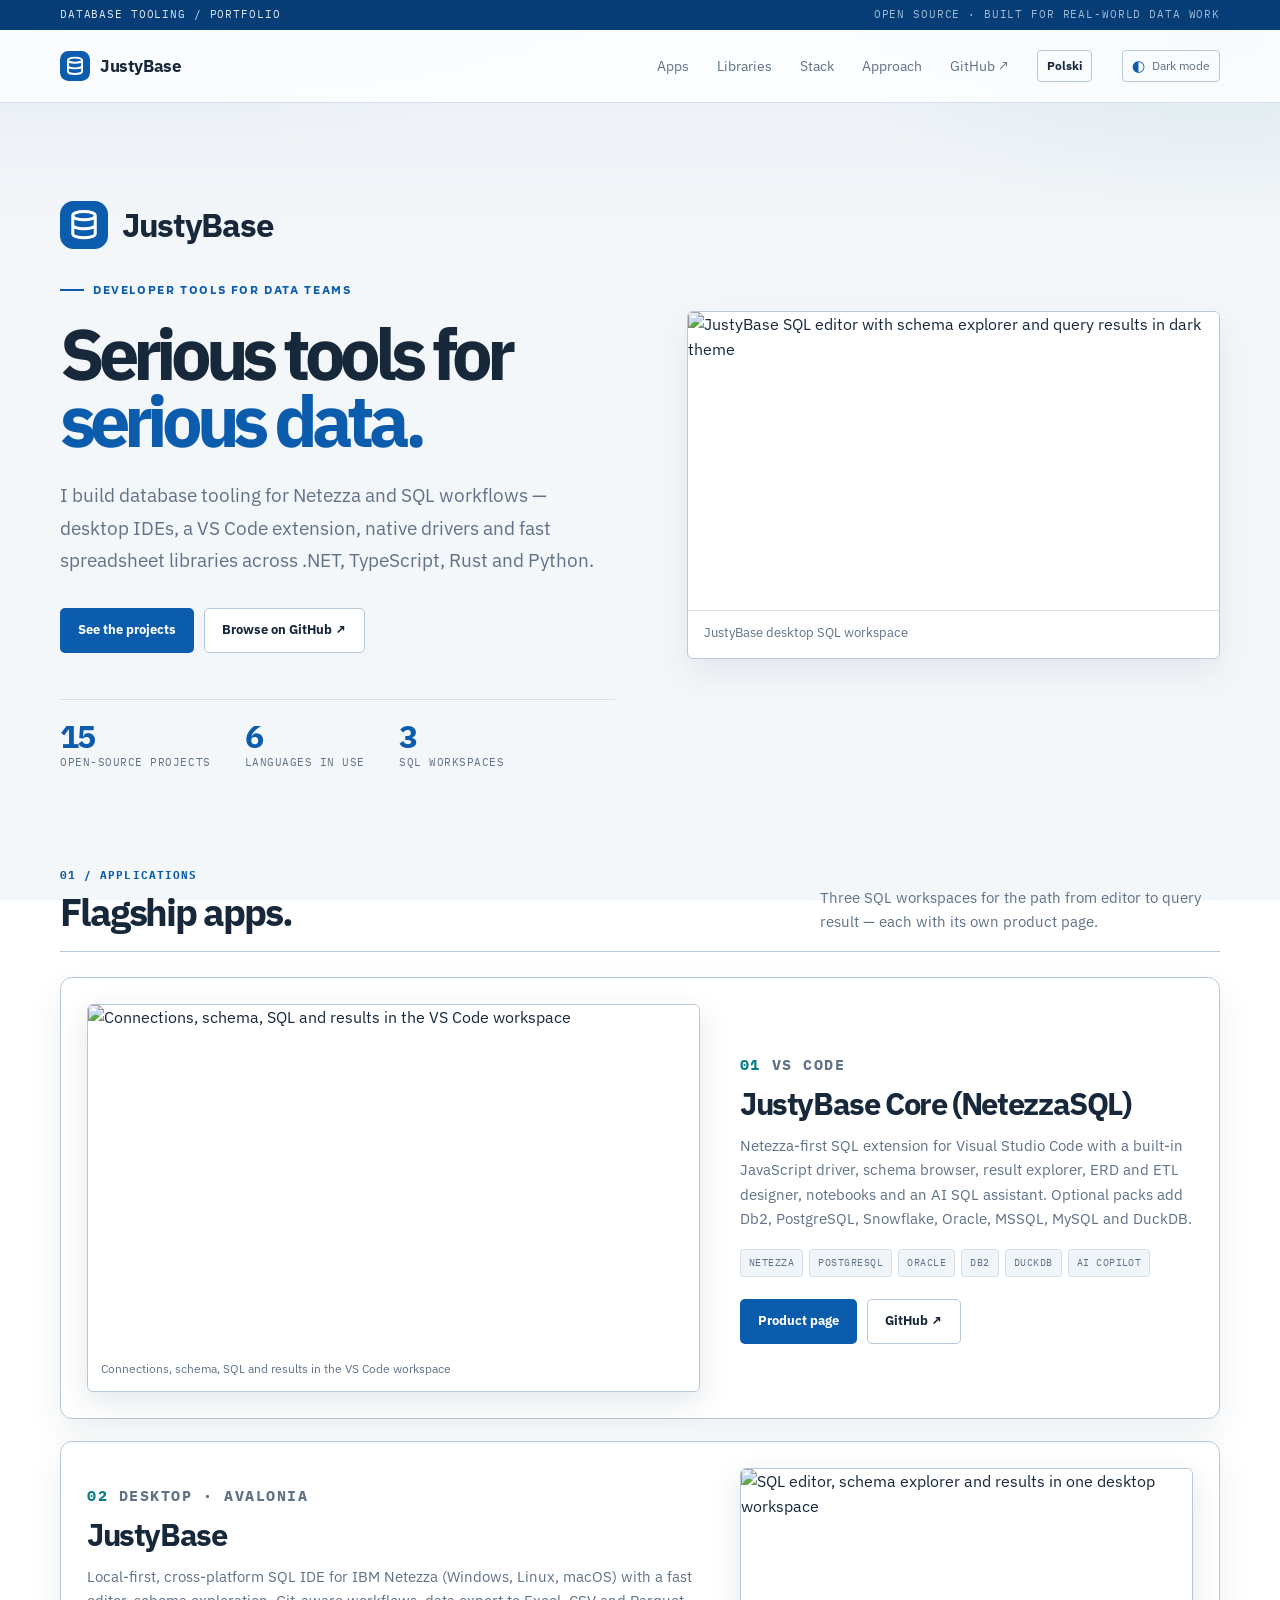
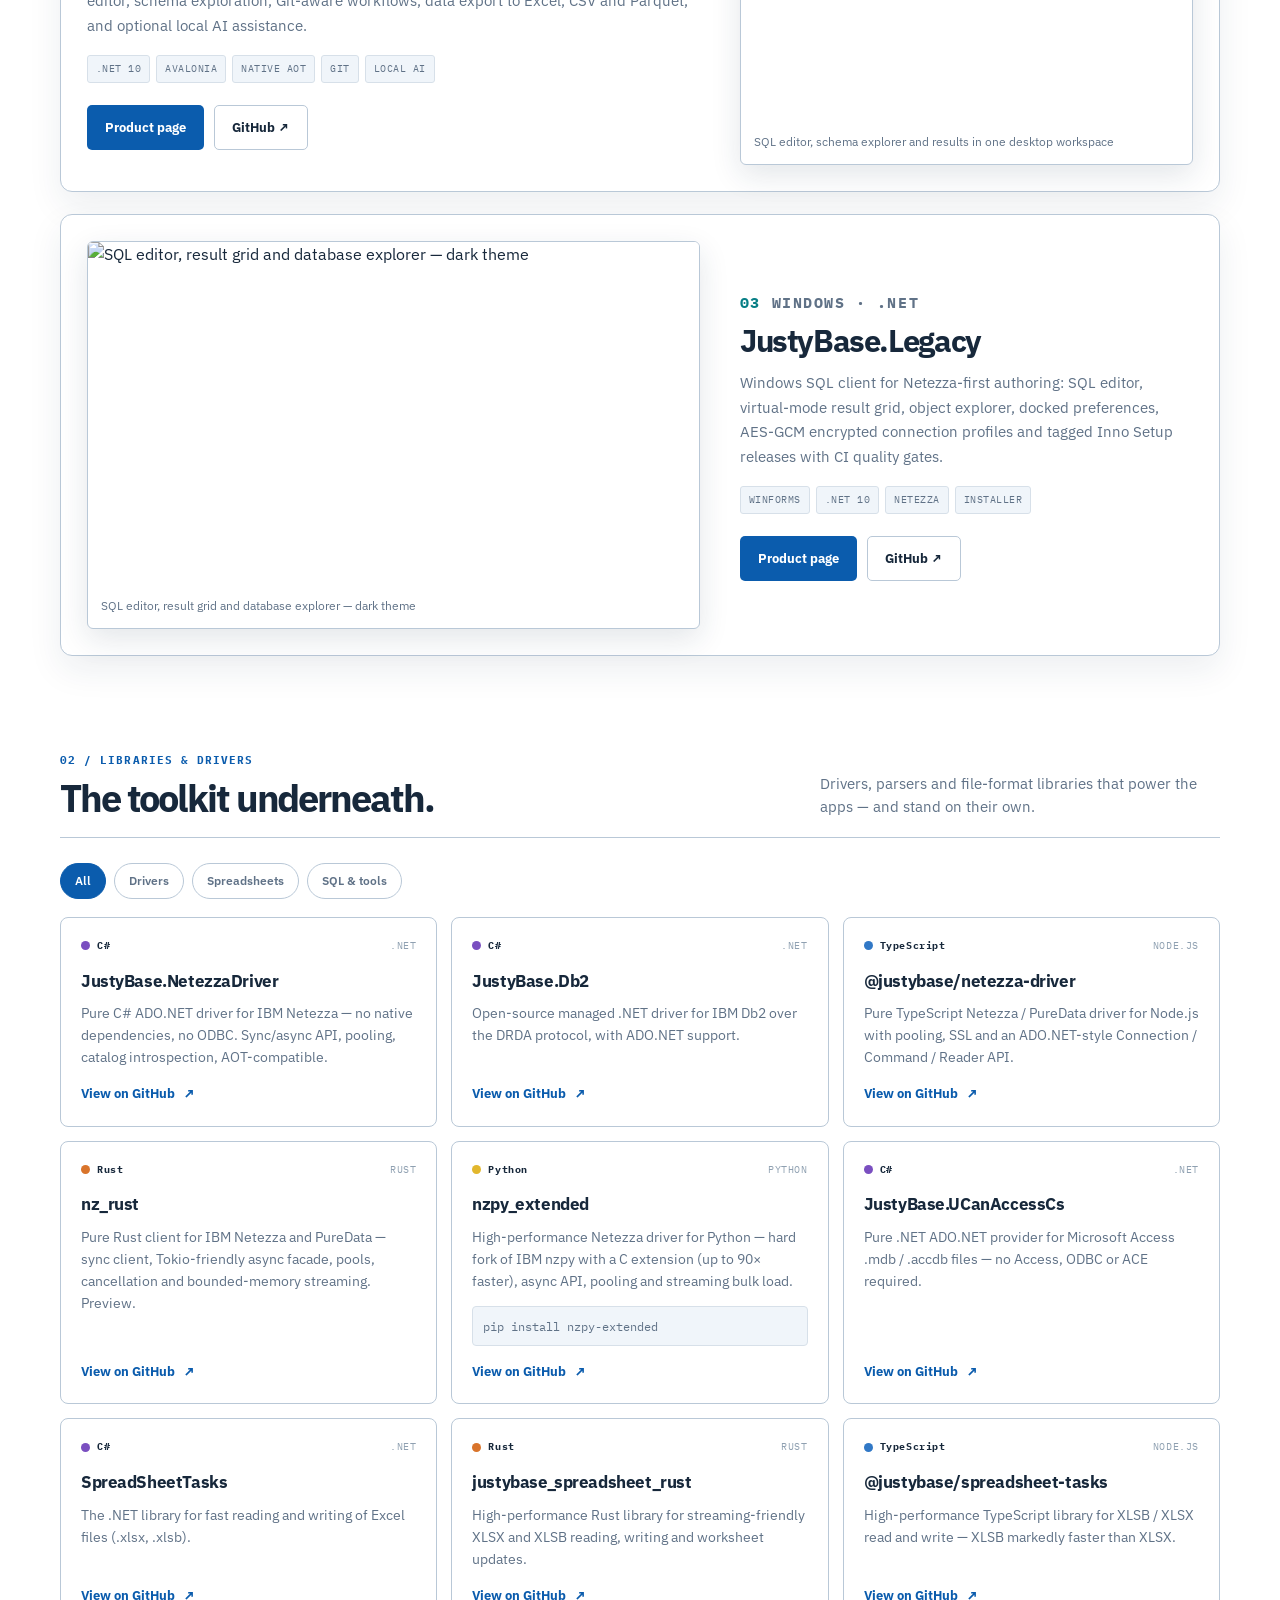
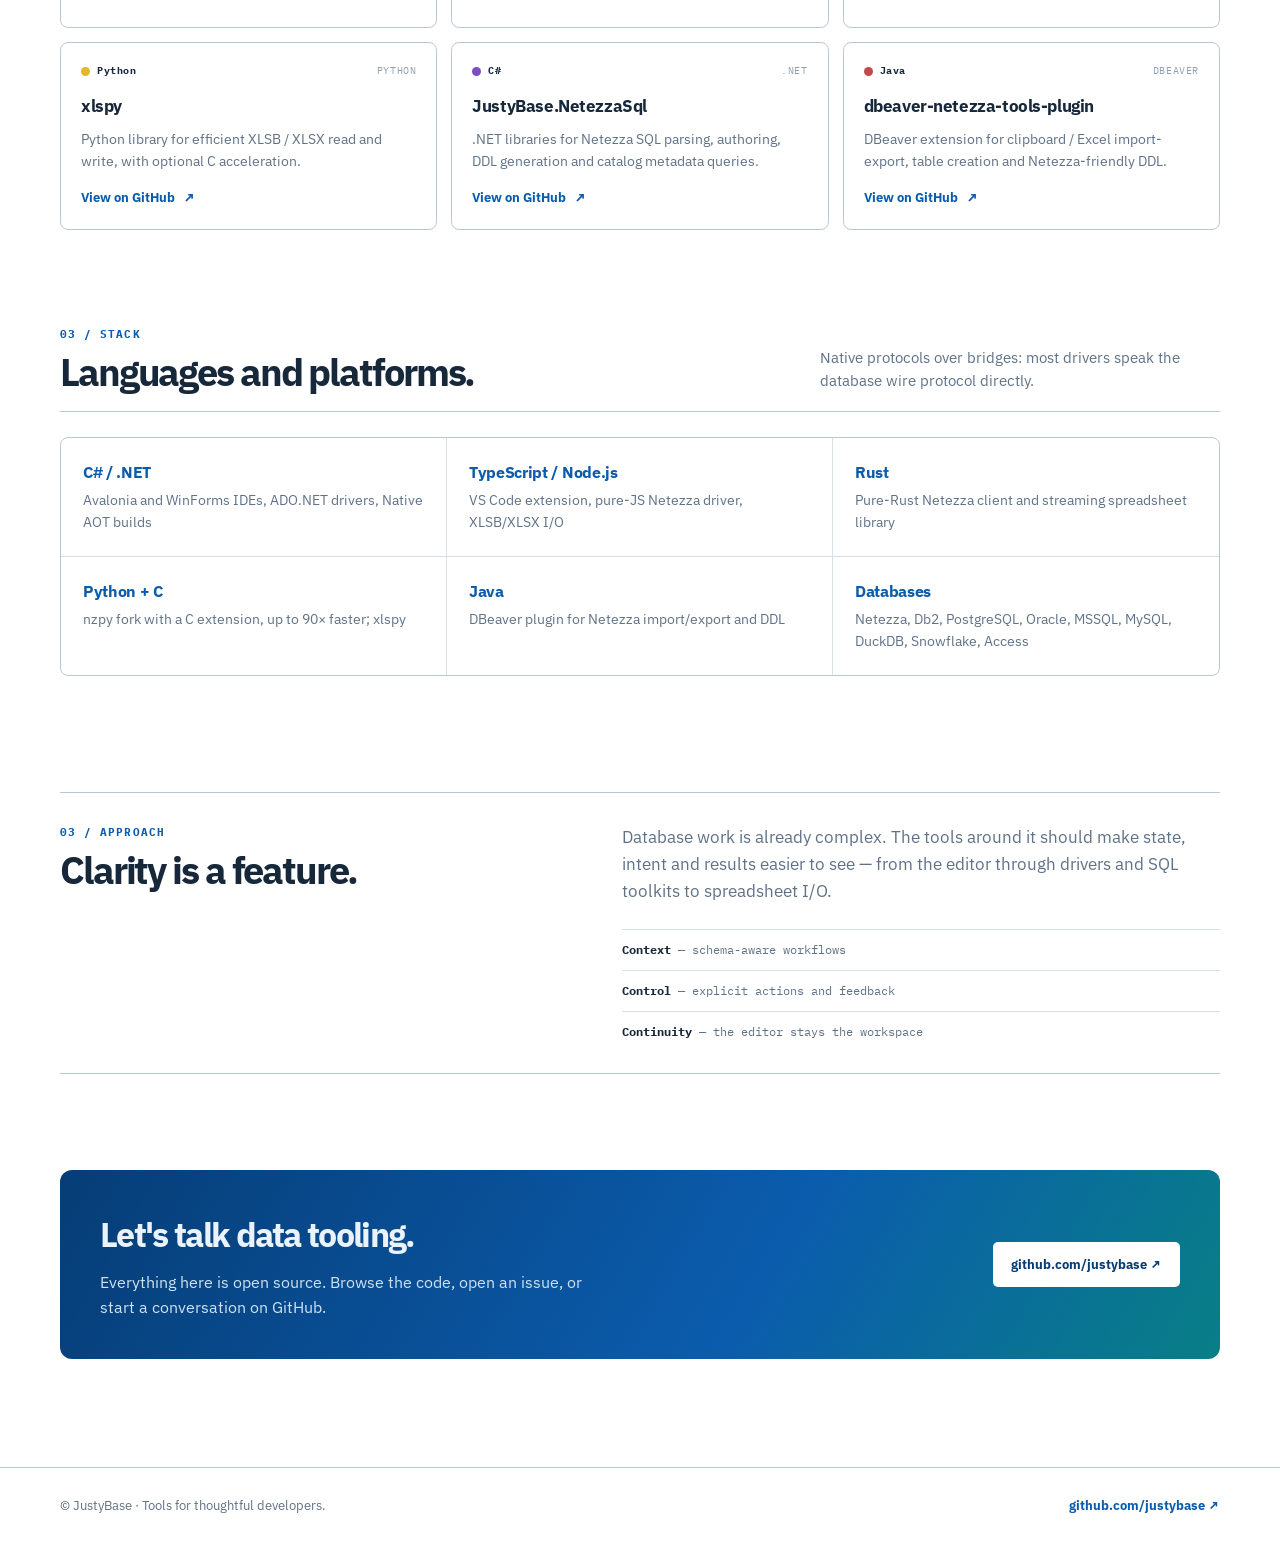
==== commit 0c5ed8be: "Redesign as bilingual (EN/PL) portfolio and sync projects with GitHub org Co-Authored-By: Claude Son" ====
--- a/csharp-tool/index.html
+++ b/csharp-tool/index.html
@@ -4,13 +4,13 @@
     <meta charset="utf-8">
     <meta name="viewport" content="width=device-width, initial-scale=1">
     <meta name="description" content="This placeholder has moved. See JustyBase products on the homepage.">
-    <meta http-equiv="refresh" content="0; url=../#products">
-    <link rel="canonical" href="https://justybase.github.io/#products">
+    <meta http-equiv="refresh" content="0; url=../#apps">
+    <link rel="canonical" href="https://justybase.github.io/#apps">
     <title>Redirecting — JustyBase</title>
     <link rel="icon" type="image/svg+xml" href="../assets/img/favicon.svg">
     <link rel="stylesheet" href="../assets/css/style.css">
     <script>
-      location.replace("../#products");
+      location.replace("../#apps");
     </script>
   </head>
   <body>
@@ -20,7 +20,7 @@
         <h1>This page has <span class="accent">moved.</span></h1>
         <p class="hero-copy">The C# “coming soon” placeholder is gone. Explore current JustyBase products on the homepage.</p>
         <div class="button-row">
-          <a class="button button-primary" href="../#products">Go to products</a>
+          <a class="button button-primary" href="../#apps">Go to products</a>
           <a class="button button-secondary" href="https://github.com/justybase">GitHub ↗</a>
         </div>
       </section>
--- a/assets/css/style.css
+++ b/assets/css/style.css
@@ -118,51 +118,6 @@
 .hero-facts { display: flex; flex-wrap: wrap; gap: 20px; margin-top: 50px; padding-top: 16px; border-top: 1px solid var(--line); color: var(--muted); font-family: "IBM Plex Mono", "SFMono-Regular", Consolas, monospace; font-size: .69rem; text-transform: uppercase; }
 .hero-facts span { display: inline-flex; align-items: center; gap: 8px; }
 .hero-facts strong { color: var(--blue); font-size: .72rem; }
-
-.query-preview {
-  padding: 20px 20px 14px;
-  border: 1px solid var(--line-strong);
-  border-radius: 6px;
-  background: var(--surface);
-  box-shadow: var(--shadow);
-  font-family: "IBM Plex Mono", "SFMono-Regular", Consolas, monospace;
-  font-size: .72rem;
-  opacity: 0;
-  animation: hero-rise .8s ease .28s forwards;
-}
-.preview-toolbar, .preview-caption, .preview-footer { display: flex; align-items: center; justify-content: space-between; gap: 12px; color: var(--faint); font-size: .64rem; letter-spacing: .06em; text-transform: uppercase; }
-.preview-toolbar { padding-bottom: 17px; border-bottom: 1px solid var(--line); }
-.live-dot {
-  width: 7px;
-  height: 7px;
-  margin-right: auto;
-  border-radius: 50%;
-  background: var(--teal);
-  box-shadow: 0 0 0 3px var(--teal-soft);
-  animation: live-pulse 2.2s ease-in-out infinite;
-}
-@keyframes live-pulse {
-  0%, 100% { box-shadow: 0 0 0 3px var(--teal-soft); opacity: 1; }
-  50% { box-shadow: 0 0 0 6px transparent; opacity: .75; }
-}
-.preview-state { color: var(--teal); font-weight: 700; }
-.preview-query { display: grid; grid-template-columns: 30px 1fr; gap: 10px; padding-top: 14px; color: var(--ink); }
-.query-line-number { color: var(--faint); }
-.preview-query b { color: var(--blue); font-weight: 700; }
-.preview-query em { color: var(--teal); font-style: normal; }
-.preview-divider { height: 1px; margin: 21px 0 14px; background: var(--line); }
-.preview-caption { color: var(--muted); }
-.data-table { margin-top: 10px; border: 1px solid var(--line); }
-.data-row { display: grid; grid-template-columns: .95fr 1.35fr .55fr; gap: 10px; padding: 9px 10px; border-top: 1px solid var(--line); color: var(--ink); font-size: .67rem; }
-.data-row:first-child { border-top: 0; }
-.data-head { color: var(--faint); background: var(--surface-blue); font-size: .59rem; font-weight: 700; letter-spacing: .07em; }
-.data-row span:last-child { text-align: right; }
-.preview-footer { padding-top: 14px; color: var(--blue); }
-.preview-cursor { color: var(--teal); animation: cursor-blink 1.1s step-end infinite; }
-@keyframes cursor-blink {
-  0%, 100% { opacity: 1; }
-  50% { opacity: 0; }
-}
 
 .section { padding-bottom: 96px; }
 .section-heading { display: flex; align-items: end; justify-content: space-between; gap: 28px; margin-bottom: 25px; padding-bottom: 18px; border-bottom: 1px solid var(--line-strong); }
@@ -287,10 +242,140 @@
 .notice { margin-top: 19px; padding: 12px 14px; border-left: 2px solid var(--amber); color: var(--muted); background: var(--amber-soft); font-size: .82rem; }
 .text-link { color: var(--blue); font-weight: 700; text-decoration: none; }
 .meta { display: flex; flex-wrap: wrap; gap: 7px; margin: 19px 0 0; }
-.screenshots { display: grid; grid-template-columns: repeat(2, minmax(0, 1fr)); gap: 16px; }
+.screenshots { display: grid; grid-template-columns: repeat(2, minmax(0, 1fr)); gap: 16px; align-items: start; }
 .screenshot { margin: 0; overflow: hidden; border: 1px solid var(--line-strong); border-radius: 6px; background: var(--surface); }
-.screenshot img { display: block; width: 100%; aspect-ratio: 16 / 9; object-fit: cover; }
+.screenshot img { display: block; width: 100%; aspect-ratio: 16 / 9; object-fit: contain; background: var(--surface); cursor: zoom-in; }
+.screenshot-portrait img { aspect-ratio: 4 / 5; }
 .screenshot figcaption { padding: 10px 13px 12px; color: var(--muted); font-size: .78rem; }
+.screenshot-hero {
+  margin: 0;
+  overflow: hidden;
+  border: 1px solid var(--line-strong);
+  border-radius: 6px;
+  background: var(--surface);
+  box-shadow: var(--shadow);
+}
+.screenshot-hero img {
+  display: block;
+  width: 100%;
+  aspect-ratio: 16 / 9;
+  object-fit: contain;
+  background: var(--surface);
+  cursor: zoom-in;
+}
+.screenshot-hero figcaption {
+  padding: 12px 16px 14px;
+  color: var(--muted);
+  font-size: .8rem;
+  border-top: 1px solid var(--line);
+}
+.lightbox {
+  position: fixed;
+  inset: 0;
+  z-index: 1000;
+  display: grid;
+  place-items: center;
+  padding: 24px;
+  background: rgba(6, 14, 24, .9);
+  opacity: 0;
+  visibility: hidden;
+  transition: opacity .18s ease, visibility .18s ease;
+}
+.lightbox.is-open { opacity: 1; visibility: visible; }
+body.has-lightbox { overflow: hidden; }
+.lightbox-stage { display: grid; place-items: center; max-width: min(1440px, 92vw); max-height: 86vh; }
+.lightbox-stage img {
+  display: block;
+  max-width: 92vw;
+  max-height: 86vh;
+  width: auto;
+  height: auto;
+  object-fit: contain;
+  border: 1px solid var(--line-strong);
+  border-radius: 6px;
+  background: var(--surface);
+  box-shadow: var(--shadow);
+}
+.lightbox-close {
+  position: absolute;
+  top: 18px;
+  right: 18px;
+  display: grid;
+  width: 40px;
+  height: 40px;
+  place-items: center;
+  border: 0;
+  border-radius: 50%;
+  color: var(--ink);
+  background: var(--surface);
+  font-size: 1.35rem;
+  line-height: 1;
+  cursor: pointer;
+}
+.lightbox-close:hover { background: var(--surface-blue); }
+.lightbox-nav {
+  position: absolute;
+  top: 50%;
+  display: grid;
+  width: 42px;
+  height: 42px;
+  place-items: center;
+  transform: translateY(-50%);
+  border: 1px solid var(--line-strong);
+  border-radius: 50%;
+  color: var(--ink);
+  background: var(--surface);
+  font-size: 1.1rem;
+  cursor: pointer;
+}
+.lightbox-nav:hover { background: var(--surface-blue); }
+.lightbox-nav-prev { left: 18px; }
+.lightbox-nav-next { right: 18px; }
+.lightbox-caption {
+  position: absolute;
+  bottom: 22px;
+  left: 50%;
+  max-width: min(720px, 88vw);
+  transform: translateX(-50%);
+  padding: 8px 16px;
+  border-radius: 999px;
+  color: var(--muted);
+  background: var(--surface);
+  font-size: .78rem;
+  text-align: center;
+}
+@media (max-width: 760px) {
+  .lightbox-nav { display: none; }
+}
+.faq-panel h2 { margin-bottom: 18px; }
+.faq-panel details {
+  border-top: 1px solid var(--line);
+  padding: 14px 0;
+}
+.faq-panel details:first-of-type { border-top: 0; padding-top: 0; }
+.faq-panel summary {
+  cursor: pointer;
+  color: var(--ink);
+  font-size: .95rem;
+  font-weight: 700;
+  letter-spacing: -.02em;
+  list-style: none;
+}
+.faq-panel summary::-webkit-details-marker { display: none; }
+.faq-panel summary::after {
+  content: "+";
+  float: right;
+  color: var(--blue);
+  font-weight: 700;
+}
+.faq-panel details[open] summary::after { content: "–"; }
+.faq-panel details p {
+  margin: 10px 0 0;
+  max-width: 720px;
+  color: var(--muted);
+  font-size: .9rem;
+}
+.install-grid-dual { grid-template-columns: 1fr 1fr; }
 .site-footer { margin-top: 12px; padding: 28px 0 36px; border-top: 1px solid var(--line-strong); color: var(--muted); font-size: .8rem; }
 .footer-inner { display: flex; flex-wrap: wrap; align-items: center; justify-content: space-between; gap: 12px; }
 .footer-inner p { margin: 0; }
@@ -353,9 +438,7 @@
   .hero-content .hero-copy,
   .hero-content .button-row,
   .hero-content .hero-facts,
-  .query-preview,
-  .live-dot,
-  .preview-cursor {
+  .hero-screenshot {
     animation: none !important;
     opacity: 1;
     transform: none;
@@ -371,7 +454,7 @@
 
 @media (max-width: 850px) {
   .hero { grid-template-columns: 1fr; gap: 46px; }
-  .query-preview { max-width: 650px; }
+  .hero-screenshot { max-width: 650px; }
   .approach-grid { gap: 35px; }
   .install-grid { grid-template-columns: 1fr 1fr; }
   .install-platforms { grid-column: 1 / -1; }
@@ -403,12 +486,103 @@
   .nav-links a[href="#approach"] { display: none; }
   h1 { font-size: 3.2rem; }
   .button { width: 100%; }
-  .panel, .card, .query-preview { padding: 20px; }
+  .panel, .card { padding: 20px; }
   .hero-facts { display: grid; gap: 10px; }
   .hero-brand { font-size: 1.4rem; }
   .hero-brand img { width: 40px; height: 40px; }
-  .data-row { grid-template-columns: .85fr 1.25fr .55fr; gap: 5px; font-size: .59rem; }
   .support-heading, .support-block { padding: 20px; }
   .theme-toggle [data-theme-label] { display: none; }
   .repo-row { padding: 16px 16px; }
 }
+
+/* ---------- portfolio layer ---------- */
+.site-header { position: sticky; top: 0; z-index: 50; backdrop-filter: saturate(1.4) blur(10px); background: rgba(255, 255, 255, .82); }
+html[data-theme="dark"] .site-header { background: rgba(16, 26, 37, .82); }
+.lang-switch { padding: 6px 9px; border: 1px solid var(--line-strong); border-radius: 4px; color: var(--ink); font-size: .74rem; font-weight: 700; }
+.lang-switch:hover { border-color: var(--blue); color: var(--blue); background: var(--surface-blue); }
+.section[id], .section-approach { scroll-margin-top: 84px; }
+.hero h1 { font-size: clamp(2.9rem, 6vw, 5.6rem); }
+.hero-stats { display: flex; flex-wrap: wrap; gap: 14px 34px; margin-top: 46px; padding-top: 20px; border-top: 1px solid var(--line); }
+.hero-stats div { display: grid; gap: 2px; }
+.hero-stats strong { color: var(--blue); font-size: 2rem; font-weight: 760; letter-spacing: -.05em; line-height: 1; }
+.hero-stats span { color: var(--muted); font-family: "IBM Plex Mono", monospace; font-size: .66rem; letter-spacing: .05em; text-transform: uppercase; }
+.hero-content .hero-stats { opacity: 0; animation: hero-rise .75s ease .4s forwards; }
+
+.app-list { display: grid; gap: 22px; }
+.app-feature { display: grid; grid-template-columns: minmax(0, 1.15fr) minmax(0, .85fr); gap: 40px; align-items: center; padding: 26px; border: 1px solid var(--line-strong); border-radius: 12px; background: var(--surface); box-shadow: var(--shadow); transition: transform 200ms ease, border-color 200ms ease; }
+.app-feature:hover { transform: translateY(-3px); border-color: var(--blue); }
+.app-flip .app-shot { order: 2; }
+.app-shot { box-shadow: 0 10px 30px rgba(24, 48, 75, .12); }
+.app-kicker { margin-bottom: 10px; color: var(--faint); font-family: "IBM Plex Mono", monospace; font-size: .66rem; font-weight: 700; letter-spacing: .1em; }
+.app-kicker .num { color: var(--teal); }
+.app-body h3 { margin-bottom: 12px; font-size: clamp(1.5rem, 2.4vw, 2rem); letter-spacing: -.045em; line-height: 1.1; }
+.app-body > p { color: var(--muted); font-size: .96rem; }
+.app-body .card-meta { margin: 18px 0 22px; }
+.card-meta span { background: var(--surface-blue); }
+
+.filter-bar { display: flex; flex-wrap: wrap; gap: 8px; margin-bottom: 18px; }
+.filter-bar button { padding: 7px 14px; border: 1px solid var(--line-strong); border-radius: 999px; color: var(--muted); background: transparent; cursor: pointer; font: inherit; font-size: .78rem; font-weight: 600; transition: all 150ms ease; }
+.filter-bar button:hover { border-color: var(--blue); color: var(--blue); }
+.filter-bar button[aria-pressed="true"] { border-color: var(--blue); color: #fff; background: var(--blue); }
+html[data-theme="dark"] .filter-bar button[aria-pressed="true"] { color: #09233a; }
+.lib-grid { display: grid; grid-template-columns: repeat(3, minmax(0, 1fr)); gap: 14px; }
+.lib-card { display: flex; flex-direction: column; padding: 20px; border: 1px solid var(--line-strong); border-radius: var(--radius); background: var(--surface); transition: transform 180ms ease, border-color 180ms ease, box-shadow 180ms ease; }
+.lib-card[hidden] { display: none; }
+.lib-card:hover { transform: translateY(-3px); border-color: var(--blue); box-shadow: var(--shadow); }
+.lib-top { display: flex; align-items: center; justify-content: space-between; margin-bottom: 14px; font-family: "IBM Plex Mono", monospace; font-size: .62rem; letter-spacing: .06em; }
+.lang { display: inline-flex; align-items: center; gap: 7px; color: var(--ink); font-weight: 700; }
+.lib-tag { color: var(--faint); }
+.dot { display: inline-block; width: 9px; height: 9px; border-radius: 50%; }
+.dot-cs { background: #7a4fc0; } .dot-ts { background: #3178c6; } .dot-rs { background: #d9742b; }
+.dot-py { background: #e2b72d; } .dot-java { background: #c24a4a; } .dot-js { background: #d8c52f; }
+.lib-card h3 { margin-bottom: 8px; font-size: 1.05rem; letter-spacing: -.025em; word-break: break-word; }
+.lib-card h3 a { text-decoration: none; }
+.lib-card h3 a:hover { color: var(--blue); }
+.lib-card > p { margin-bottom: 14px; color: var(--muted); font-size: .86rem; }
+.lib-card .card-install { margin-bottom: 14px; }
+.lib-card .card-link { margin-top: auto; }
+
+.stack-grid { display: grid; grid-template-columns: repeat(3, minmax(0, 1fr)); gap: 0; margin: 0; padding: 0; list-style: none; border: 1px solid var(--line-strong); border-radius: var(--radius); background: var(--surface); overflow: hidden; }
+.stack-grid li { display: grid; gap: 5px; align-content: start; padding: 22px; border-right: 1px solid var(--line); border-bottom: 1px solid var(--line); }
+.stack-grid li:nth-child(3n) { border-right: 0; }
+.stack-grid li:nth-last-child(-n+3) { border-bottom: 0; }
+.stack-grid b { color: var(--blue); font-size: 1rem; letter-spacing: -.02em; }
+.stack-grid span { color: var(--muted); font-size: .85rem; }
+
+.cta-band { display: flex; flex-wrap: wrap; align-items: center; justify-content: space-between; gap: 24px; padding: 38px 40px; border-radius: 12px; color: #eaf3fb; background: linear-gradient(120deg, var(--blue-dark), #0b5cad 60%, #087f86); }
+.cta-band h2 { margin-bottom: 8px; font-size: clamp(1.5rem, 3vw, 2.1rem); letter-spacing: -.05em; }
+.cta-band p { max-width: 520px; margin: 0; color: #cfe2f2; }
+.cta-band .button-primary { color: #063d76; background: #fff; }
+.cta-band .button-primary:hover { background: #dcecf9; }
+
+@media (max-width: 960px) {
+  .app-feature { grid-template-columns: 1fr; gap: 24px; }
+  .app-flip .app-shot { order: 0; }
+  .lib-grid, .stack-grid { grid-template-columns: repeat(2, minmax(0, 1fr)); }
+  .stack-grid li:nth-child(3n) { border-right: 1px solid var(--line); }
+  .stack-grid li:nth-child(2n) { border-right: 0; }
+  .stack-grid li:nth-last-child(-n+3) { border-bottom: 1px solid var(--line); }
+  .stack-grid li:nth-last-child(-n+2) { border-bottom: 0; }
+}
+@media (max-width: 760px) {
+  .nav { flex-wrap: wrap; padding: 10px 0; gap: 10px; }
+  .nav-links { flex-wrap: wrap; gap: 8px 14px; }
+  .nav-links a[href="#stack"], .nav-links a[href="#approach"] { display: none; }
+  .lib-grid, .stack-grid { grid-template-columns: 1fr; }
+  .stack-grid li, .stack-grid li:nth-child(n) { border-right: 0; border-bottom: 1px solid var(--line); }
+  .stack-grid li:last-child { border-bottom: 0; }
+  .app-feature { padding: 18px; }
+  .cta-band { padding: 28px 22px; }
+}
+@media (max-width: 430px) {
+  .nav-links a[href="#libraries"] { display: none; }
+  .hero-stats { gap: 14px 24px; }
+}
+@media (prefers-reduced-motion: reduce) {
+  .hero-content .hero-stats { animation: none !important; opacity: 1; }
+  .app-feature:hover, .lib-card:hover { transform: none; }
+}
+.hero-brand { display: flex; width: fit-content; }
+.hero h1 { font-size: clamp(2.8rem, 5.6vw, 5rem); }
+.nav-links .lang-switch + .theme-toggle { margin-left: 2px; }
+.breadcrumb { display: flex; width: fit-content; }
